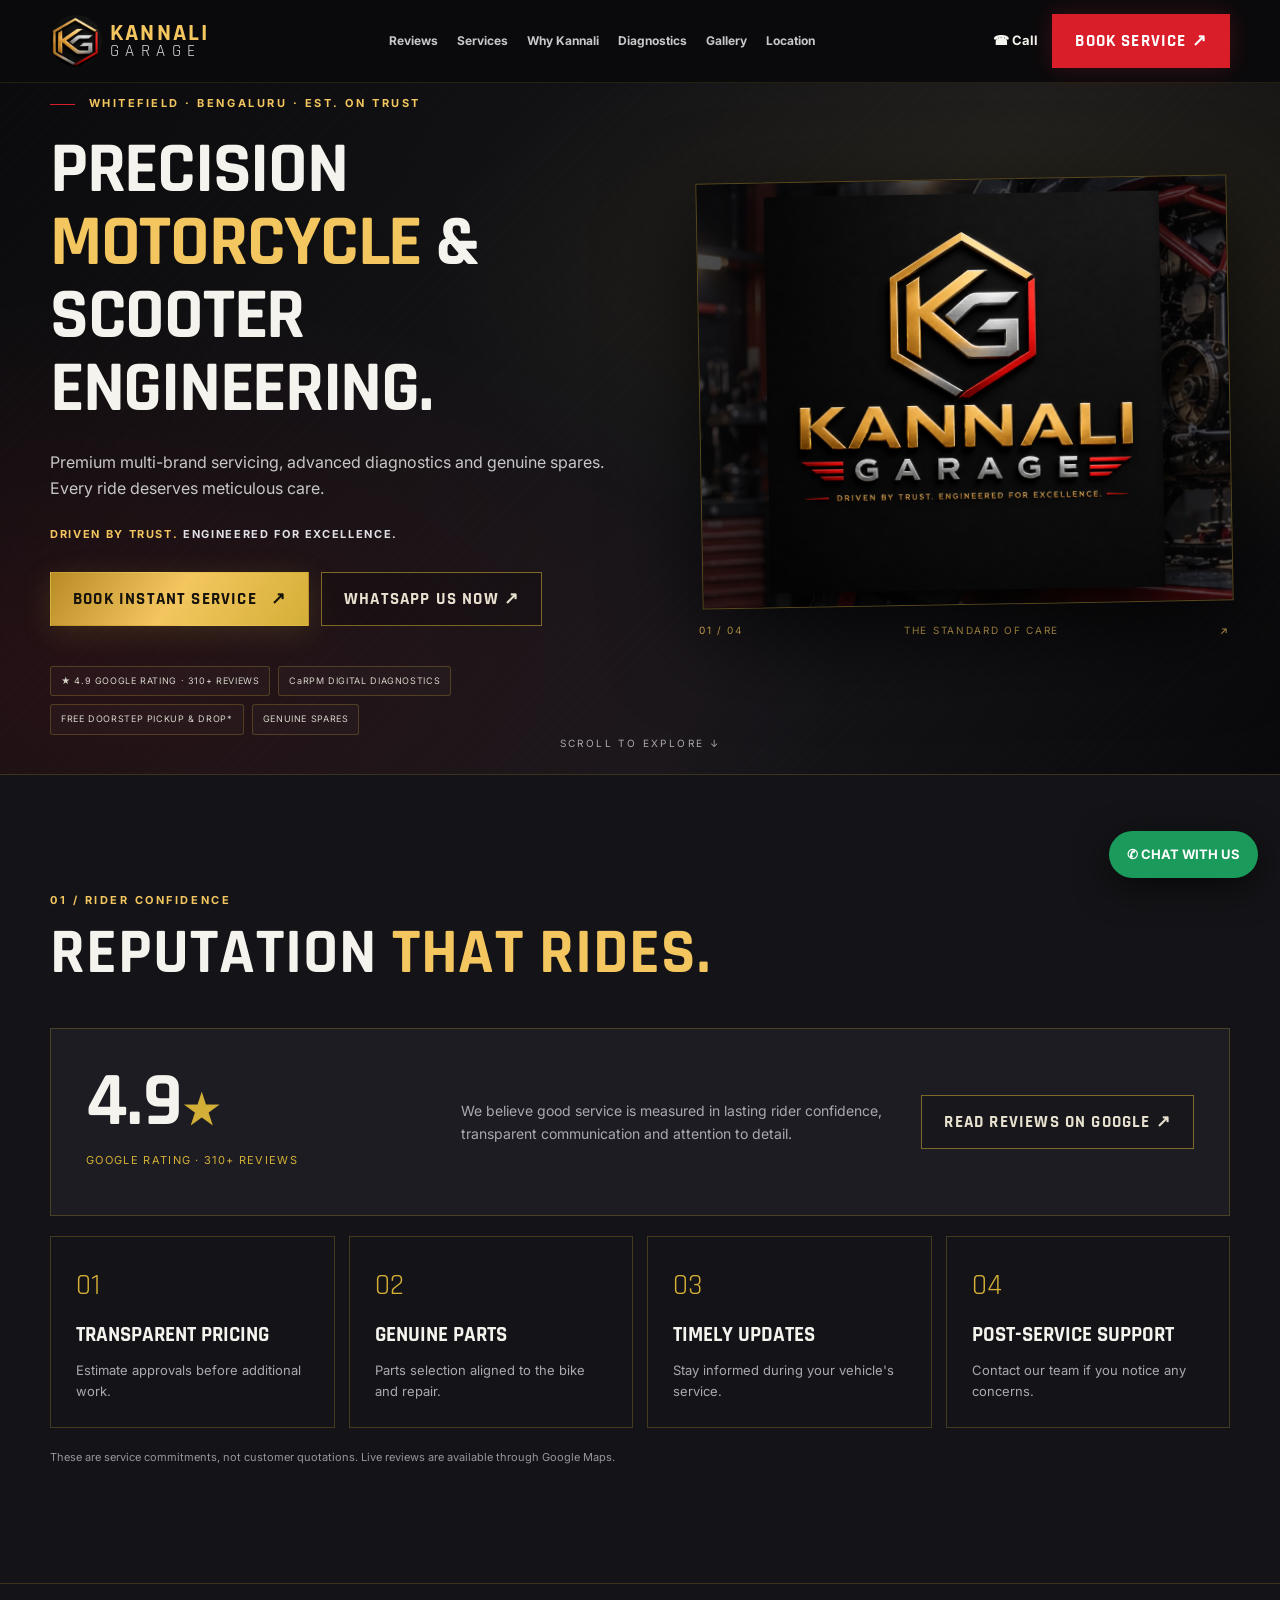
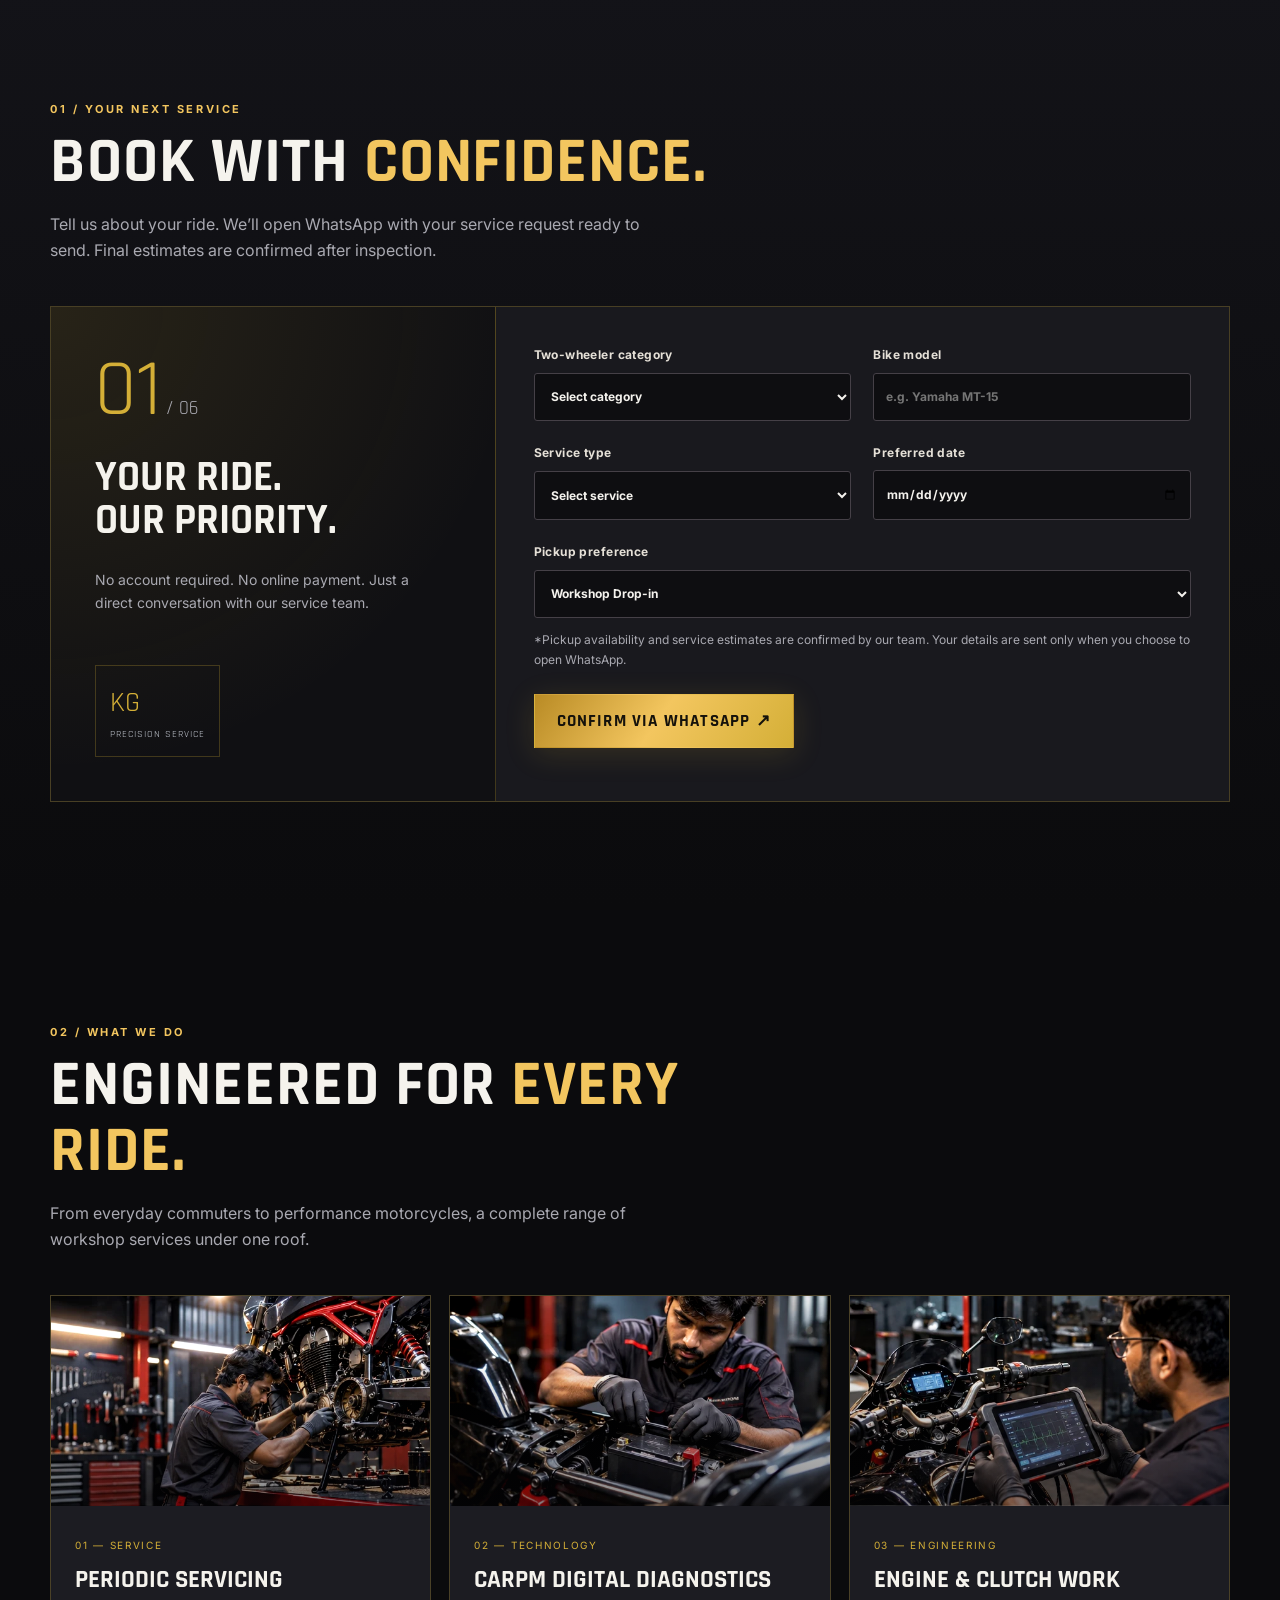
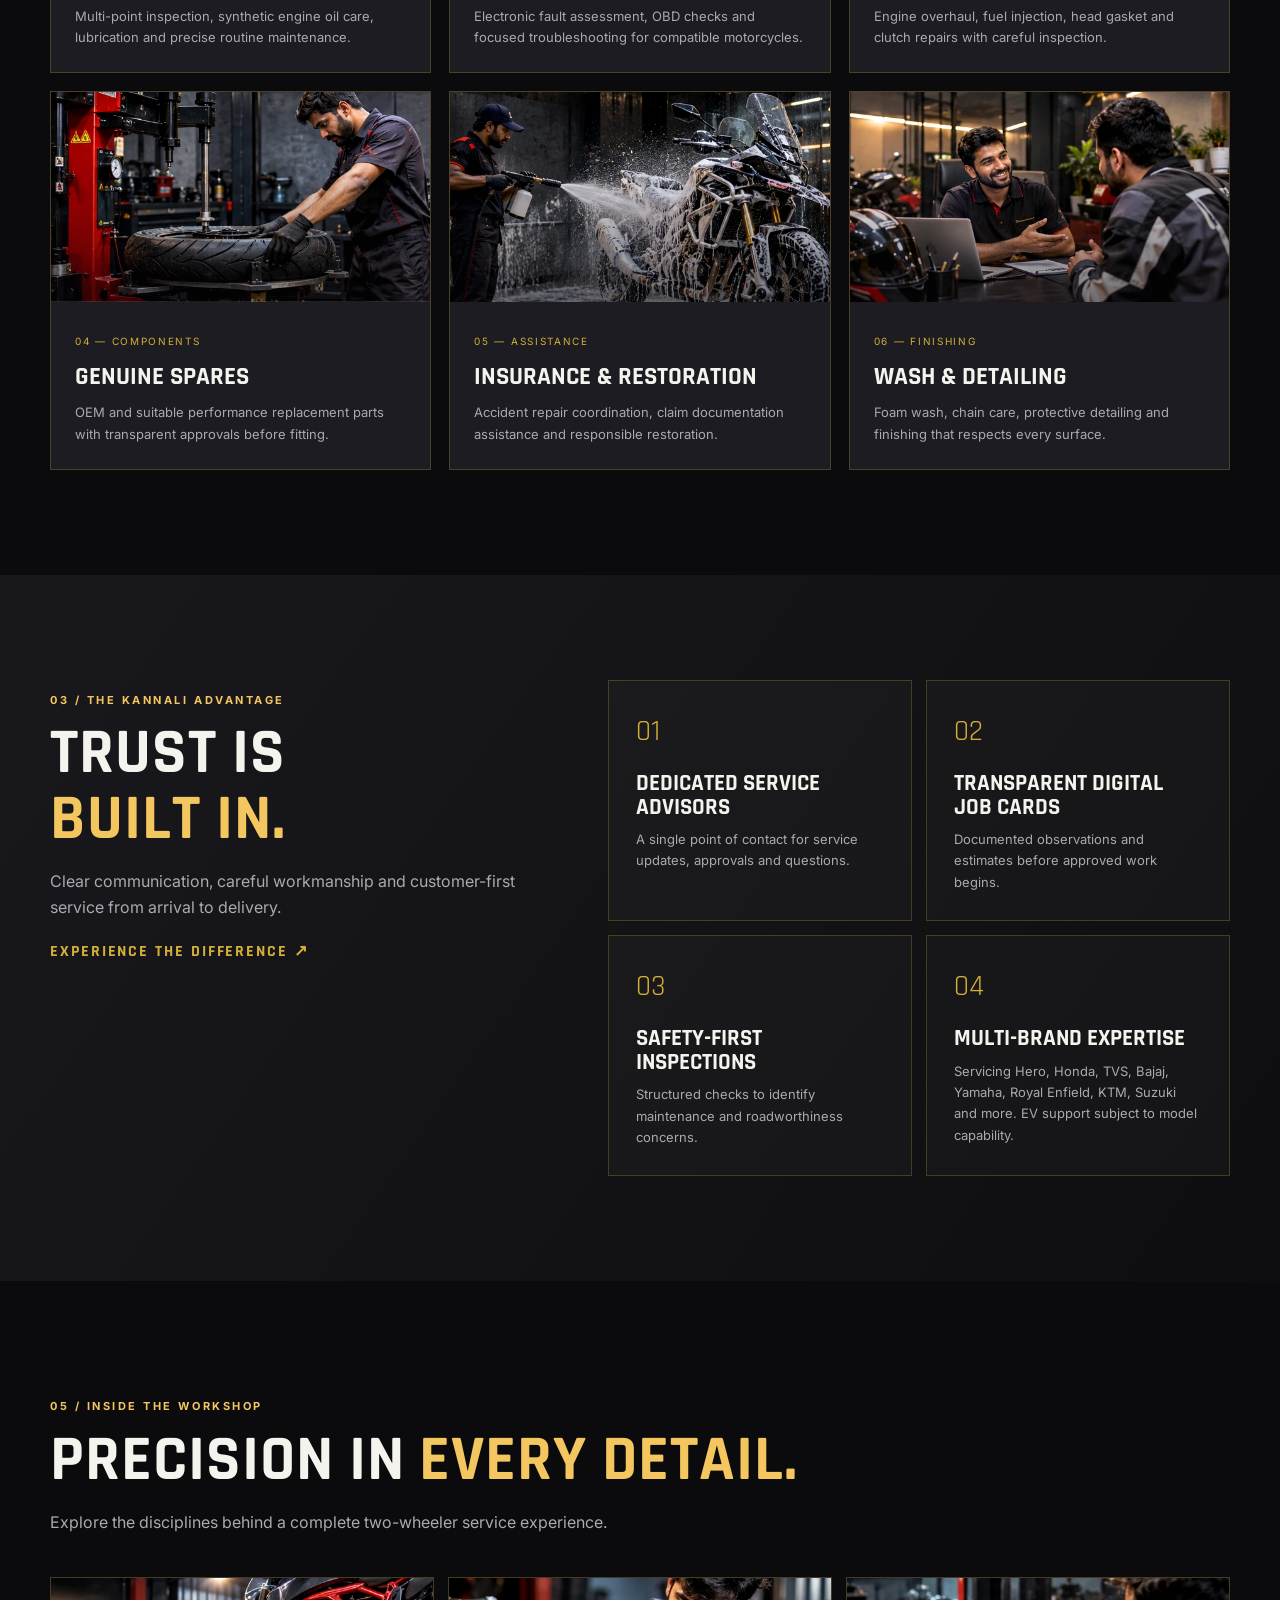
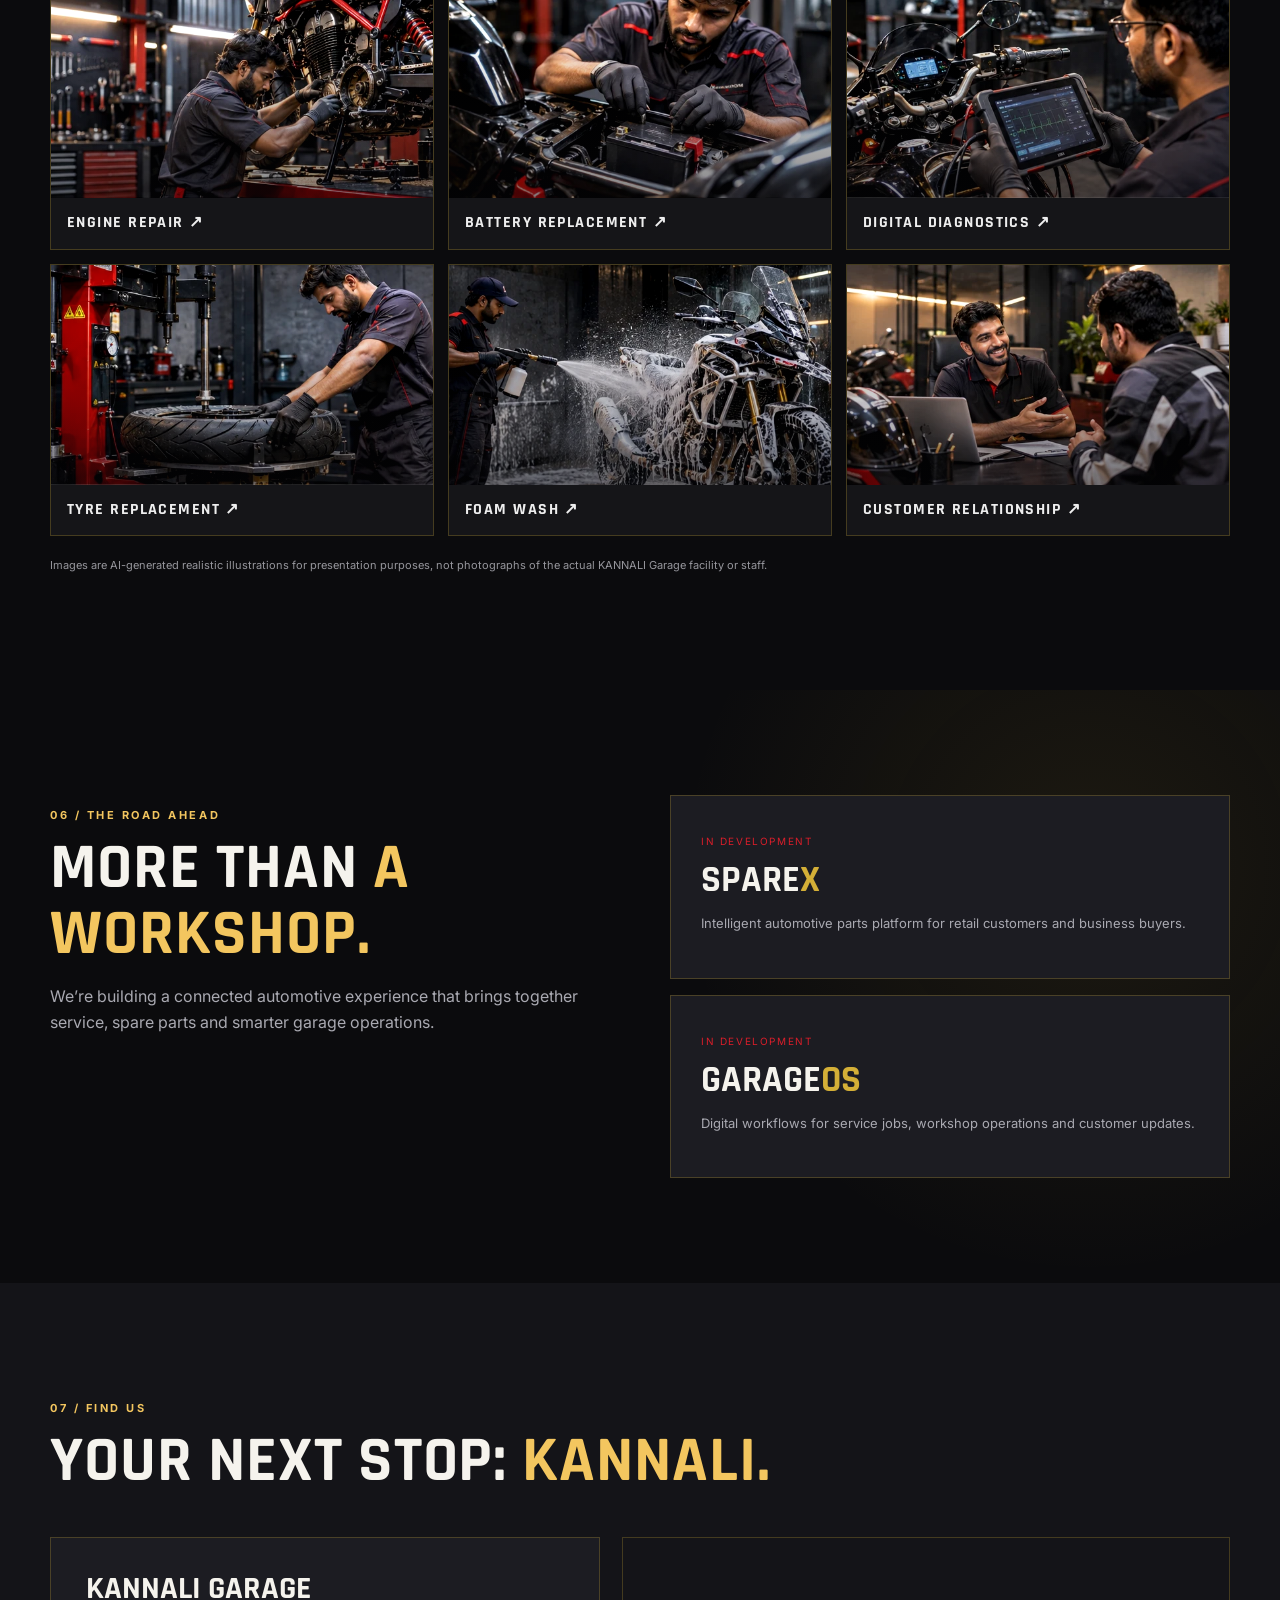
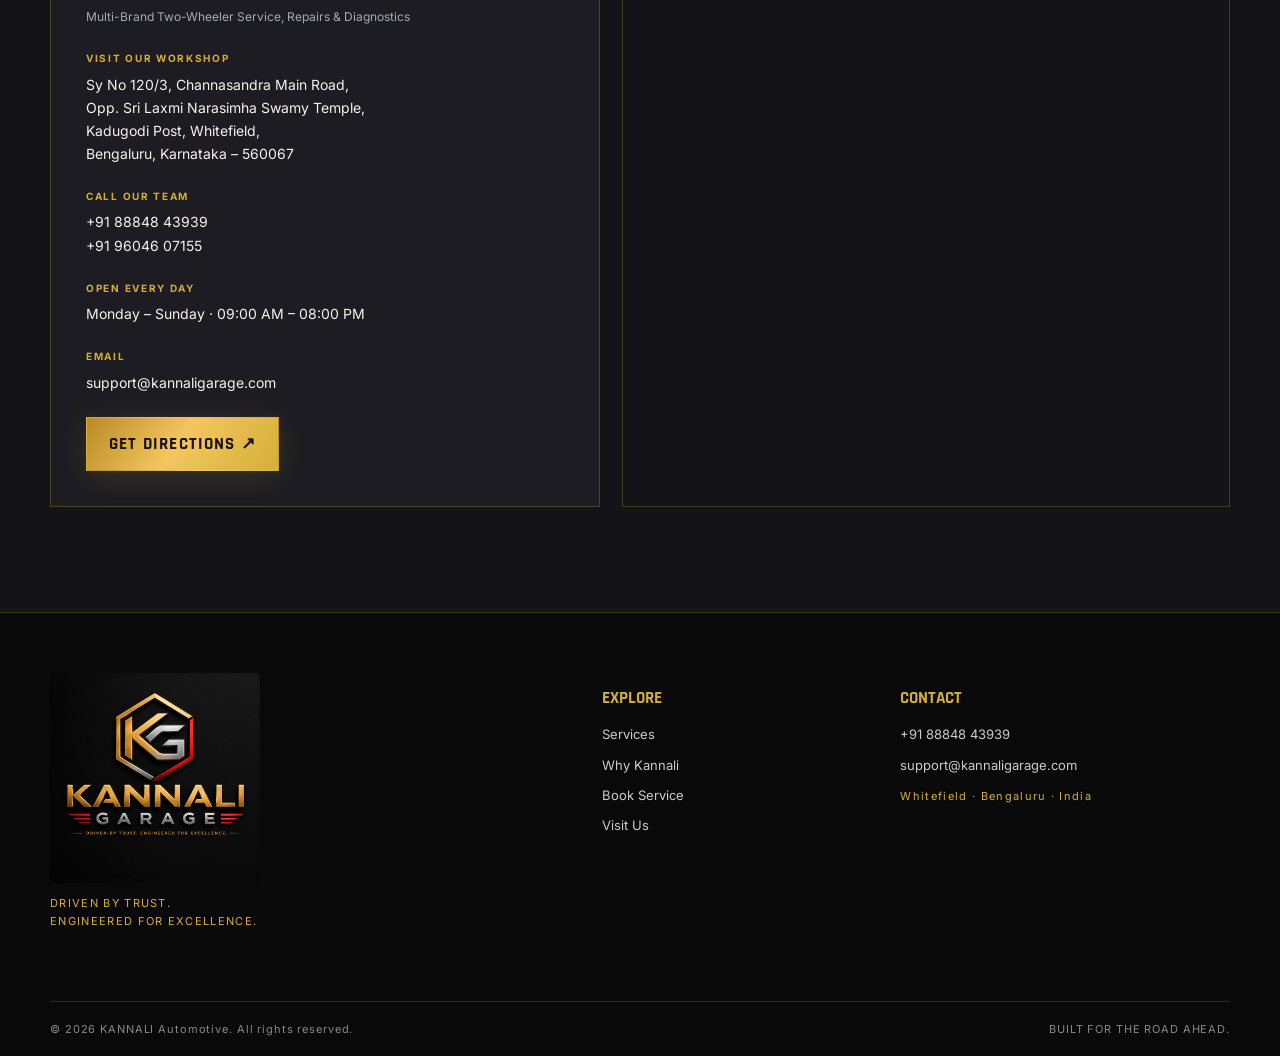
==== index.html @ 793c5309 "Add files via upload with: KANNALI Garage V1" ====
<!doctype html>
<html lang="en-IN"><head><meta charset="utf-8"><meta name="viewport" content="width=device-width, initial-scale=1"><meta name="theme-color" content="#0B0B0D"><meta name="description" content="Kannali Garage: premium multi-brand motorcycle and scooter servicing, diagnostics, genuine spares and doorstep pickup in Whitefield, Bengaluru. Book via WhatsApp."><meta name="robots" content="index,follow"><link rel="canonical" href="https://kannaligarage.com/"><meta property="og:type" content="website"><meta property="og:title" content="KANNALI GARAGE | Precision Motorcycle Service, Whitefield"><meta property="og:description" content="Driven by trust. Engineered for excellence. Multi-brand two-wheeler service, repairs and diagnostics in Whitefield, Bengaluru."><meta property="og:url" content="https://kannaligarage.com/"><meta property="og:image" content="https://kannaligarage.com/assets/images/logo.png"><link rel="icon" type="image/png" href="assets/images/favicon.png"><link rel="preconnect" href="https://fonts.googleapis.com"><link rel="preconnect" href="https://fonts.gstatic.com" crossorigin><link href="https://fonts.googleapis.com/css2?family=Inter:wght@400;500;600;700&family=Rajdhani:wght@500;600;700&display=swap" rel="stylesheet"><link rel="stylesheet" href="css/style.css"><title>KANNALI GARAGE | Premium Motorcycle Service & Diagnostics in Whitefield</title>
<script type="application/ld+json">{"@context":"https://schema.org","@type":"MotorcycleRepair","name":"Kannali Garage (Multi-Brand Two-Wheeler Service, Repairs & Diagnostics)","url":"https://kannaligarage.com/","image":"https://kannaligarage.com/assets/images/logo.png","telephone":"+918884843939","email":"support@kannaligarage.com","address":{"@type":"PostalAddress","streetAddress":"Sy No 120/3, Channasandra Main Road, Opp. Sri Laxmi Narasimha Swamy Temple, Kadugodi Post","addressLocality":"Whitefield, Bengaluru","addressRegion":"Karnataka","postalCode":"560067","addressCountry":"IN"},"openingHoursSpecification":[{"@type":"OpeningHoursSpecification","dayOfWeek":["Monday","Tuesday","Wednesday","Thursday","Friday","Saturday","Sunday"],"opens":"09:00","closes":"20:00"}],"areaServed":["Whitefield","Kadugodi","Channasandra","ITPL","Hoodi","Varthur","Immadihalli","Hoskote"]}</script></head>
<body><a class="skip" href="#main">Skip to content</a><header class="nav"><div class="container nav-inner"><a class="brand" href="#home" aria-label="Kannali Garage home"><img src="assets/images/favicon.png" alt="KG emblem" width="54" height="54"><span><strong>KANNALI</strong><small>GARAGE</small></span></a><button class="menu-toggle" aria-label="Open menu" aria-expanded="false" aria-controls="navlinks">☰</button><nav id="navlinks" aria-label="Main navigation"><a href="#reviews">Reviews</a><a href="#services">Services</a><a href="#advantage">Why Kannali</a><a href="#diagnostics">Diagnostics</a><a href="#gallery">Gallery</a><a href="#location">Location</a></nav><div class="nav-actions"><a class="call" href="tel:+918884843939" aria-label="Call Kannali Garage">☎ <span>Call</span></a><a class="btn btn-red" href="#booking">Book Service ↗</a></div></div></header>
<main id="main"><section id="home" class="hero"><div class="hero-grain"></div><div class="container hero-layout"><div class="hero-copy reveal"><p class="eyebrow"><span class="line"></span> WHITEFIELD · BENGALURU · EST. ON TRUST</p><h1>PRECISION <em>MOTORCYCLE</em> & SCOOTER ENGINEERING.</h1><p class="lead">Premium multi-brand servicing, advanced diagnostics and genuine spares. Every ride deserves meticulous care.</p><p class="motto">DRIVEN BY TRUST. <span>ENGINEERED FOR EXCELLENCE.</span></p><div class="hero-actions"><a href="#booking" class="btn btn-gold">Book Instant Service <span>↗</span></a><a class="btn btn-outline" target="_blank" rel="noopener" href="https://wa.me/918884843939?text=Hello%20KANNALI%20Garage%2C%20I%20would%20like%20to%20book%20a%20service.">WhatsApp Us Now ↗</a></div><div class="trust"><span>★ 4.9 GOOGLE RATING · 310+ REVIEWS</span><span>CaRPM DIGITAL DIAGNOSTICS</span><span>FREE DOORSTEP PICKUP & DROP*</span><span>GENUINE SPARES</span></div></div><div class="hero-art reveal"><div class="hero-image"><img class="hero-photo" src="assets/images/engine-repair.webp" alt="AI-generated motorcycle repair scene"><img class="hero-logo" src="assets/images/logo.png" alt="Official KANNALI GARAGE metallic logo" fetchpriority="high"><div class="corner corner-a"></div><div class="corner corner-b"></div></div><div class="hero-caption"><span>01 / 04</span> THE STANDARD OF CARE <span>↗</span></div></div></div><a class="scroll-cue" href="#booking">SCROLL TO EXPLORE ↓</a></section>
<section id="reviews" class="section reviews-section"><div class="container"><div class="section-intro reveal"><p class="eyebrow">01 / RIDER CONFIDENCE</p><h2>REPUTATION <span>THAT RIDES.</span></h2></div><div class="rating-band reveal"><div><strong>4.9<span>★</span></strong><p>GOOGLE RATING · 310+ REVIEWS</p></div><p>We believe good service is measured in lasting rider confidence, transparent communication and attention to detail.</p><a class="btn btn-outline" target="_blank" rel="noopener" href="https://www.google.com/maps/search/?api=1&query=Kannali+Garage+Whitefield+Bengaluru">Read Reviews on Google ↗</a></div><div class="review-values"><article class="value-card reveal"><span>01</span><h3>TRANSPARENT PRICING</h3><p>Estimate approvals before additional work.</p></article><article class="value-card reveal"><span>02</span><h3>GENUINE PARTS</h3><p>Parts selection aligned to the bike and repair.</p></article><article class="value-card reveal"><span>03</span><h3>TIMELY UPDATES</h3><p>Stay informed during your vehicle's service.</p></article><article class="value-card reveal"><span>04</span><h3>POST-SERVICE SUPPORT</h3><p>Contact our team if you notice any concerns.</p></article></div><p class="gallery-disclaimer">These are service commitments, not customer quotations. Live reviews are available through Google Maps.</p></div></section>
<section id="booking" class="section booking-section"><div class="container"><div class="section-intro reveal"><p class="eyebrow">01 / YOUR NEXT SERVICE</p><h2>BOOK WITH <span>CONFIDENCE.</span></h2><p>Tell us about your ride. We’ll open WhatsApp with your service request ready to send. Final estimates are confirmed after inspection.</p></div><div class="booking-grid"><div class="booking-aside reveal"><div class="aside-number">01<span> / 06</span></div><h3>YOUR RIDE.<br>OUR PRIORITY.</h3><p>No account required. No online payment. Just a direct conversation with our service team.</p><div class="aside-seal">KG <span>PRECISION SERVICE</span></div></div><form id="bookingForm" class="booking-form reveal"><div class="form-grid"><label>Two-wheeler category<select id="category" required><option value="">Select category</option><option>Scooter 100–125cc</option><option>Commuter Bike 100–200cc</option><option>Performance / Cruiser 200–500cc+</option><option>Royal Enfield / Superbike</option></select></label><label>Bike model<input id="model" required maxlength="90" placeholder="e.g. Yamaha MT-15"></label><label>Service type<select id="service" required><option value="">Select service</option><option>Periodic General Service</option><option>Engine & Head Gasket Repair</option><option>Brake & Suspension Overhaul</option><option>CaRPM Digital OBD Diagnostics</option><option>Detailing & Ceramic Wash</option><option>Emergency Breakdown / RSA</option></select></label><label>Preferred date<input id="date" type="date" required></label><label class="wide">Pickup preference<select id="pickup" required><option>Workshop Drop-in</option><option>Request Free Doorstep Pickup (Whitefield / Kadugodi / Channasandra — subject to confirmation)</option></select></label></div><p class="form-note">*Pickup availability and service estimates are confirmed by our team. Your details are sent only when you choose to open WhatsApp.</p><button class="btn btn-gold form-submit" type="submit">Confirm via WhatsApp ↗</button><p id="formStatus" class="form-status" role="status" aria-live="polite"></p></form></div></div></section>
<section id="services" class="section services-section"><div class="container"><div class="section-intro reveal"><p class="eyebrow">02 / WHAT WE DO</p><h2>ENGINEERED FOR <span>EVERY RIDE.</span></h2><p>From everyday commuters to performance motorcycles, a complete range of workshop services under one roof.</p></div><div class="service-grid">
<article class="service-card reveal"><div class="service-photo photo-1"><img src="assets/images/engine-repair.webp" alt="AI-generated realistic illustration of engine repair in a motorcycle service workshop" loading="lazy" decoding="async"></div><div class="service-body"><span class="service-index">01 — SERVICE</span><h3>PERIODIC SERVICING</h3><p>Multi-point inspection, synthetic engine oil care, lubrication and precise routine maintenance.</p></div></article>
<article class="service-card reveal" id="diagnostics"><div class="service-photo photo-2"><img src="assets/images/battery-replacement.webp" alt="AI-generated realistic illustration of battery replacement in a motorcycle service workshop" loading="lazy" decoding="async"></div><div class="service-body"><span class="service-index">02 — TECHNOLOGY</span><h3>CaRPM DIGITAL DIAGNOSTICS</h3><p>Electronic fault assessment, OBD checks and focused troubleshooting for compatible motorcycles.</p></div></article>
<article class="service-card reveal"><div class="service-photo photo-3"><img src="assets/images/obd-diagnostics.webp" alt="AI-generated realistic illustration of obd diagnostics in a motorcycle service workshop" loading="lazy" decoding="async"></div><div class="service-body"><span class="service-index">03 — ENGINEERING</span><h3>ENGINE & CLUTCH WORK</h3><p>Engine overhaul, fuel injection, head gasket and clutch repairs with careful inspection.</p></div></article>
<article class="service-card reveal"><div class="service-photo photo-4"><img src="assets/images/tyre-replacement.webp" alt="AI-generated realistic illustration of tyre replacement in a motorcycle service workshop" loading="lazy" decoding="async"></div><div class="service-body"><span class="service-index">04 — COMPONENTS</span><h3>GENUINE SPARES</h3><p>OEM and suitable performance replacement parts with transparent approvals before fitting.</p></div></article>
<article class="service-card reveal"><div class="service-photo photo-5"><img src="assets/images/foam-washing.webp" alt="AI-generated realistic illustration of foam washing in a motorcycle service workshop" loading="lazy" decoding="async"></div><div class="service-body"><span class="service-index">05 — ASSISTANCE</span><h3>INSURANCE & RESTORATION</h3><p>Accident repair coordination, claim documentation assistance and responsible restoration.</p></div></article>
<article class="service-card reveal"><div class="service-photo photo-6"><img src="assets/images/customer-care.webp" alt="AI-generated realistic illustration of customer care in a motorcycle service workshop" loading="lazy" decoding="async"></div><div class="service-body"><span class="service-index">06 — FINISHING</span><h3>WASH & DETAILING</h3><p>Foam wash, chain care, protective detailing and finishing that respects every surface.</p></div></article></div></div></section>
<section id="advantage" class="section advantage-section"><div class="container advantage-layout"><div class="advantage-heading reveal"><p class="eyebrow">03 / THE KANNALI ADVANTAGE</p><h2>TRUST IS<br><span>BUILT IN.</span></h2><p>Clear communication, careful workmanship and customer-first service from arrival to delivery.</p><a class="text-link" href="#booking">EXPERIENCE THE DIFFERENCE ↗</a></div><div class="pillar-grid"><article class="pillar reveal"><span>01</span><h3>DEDICATED SERVICE ADVISORS</h3><p>A single point of contact for service updates, approvals and questions.</p></article><article class="pillar reveal"><span>02</span><h3>TRANSPARENT DIGITAL JOB CARDS</h3><p>Documented observations and estimates before approved work begins.</p></article><article class="pillar reveal"><span>03</span><h3>SAFETY-FIRST INSPECTIONS</h3><p>Structured checks to identify maintenance and roadworthiness concerns.</p></article><article class="pillar reveal"><span>04</span><h3>MULTI-BRAND EXPERTISE</h3><p>Servicing Hero, Honda, TVS, Bajaj, Yamaha, Royal Enfield, KTM, Suzuki and more. EV support subject to model capability.</p></article></div></div></section>
<section id="gallery" class="section gallery-section"><div class="container"><div class="section-intro reveal"><p class="eyebrow">05 / INSIDE THE WORKSHOP</p><h2>PRECISION IN <span>EVERY DETAIL.</span></h2><p>Explore the disciplines behind a complete two-wheeler service experience.</p></div><div class="gallery-grid"><button class="gallery-tile reveal" data-gallery="0" aria-label="View periodic servicing image"><div class="service-photo photo-1"><img src="assets/images/engine-repair.webp" alt="AI-generated realistic illustration of engine repair in a motorcycle service workshop" loading="lazy" decoding="async"></div><span>ENGINE REPAIR ↗</span></button><button class="gallery-tile reveal" data-gallery="1" aria-label="View diagnostics image"><div class="service-photo photo-2"><img src="assets/images/battery-replacement.webp" alt="AI-generated realistic illustration of battery replacement in a motorcycle service workshop" loading="lazy" decoding="async"></div><span>BATTERY REPLACEMENT ↗</span></button><button class="gallery-tile reveal" data-gallery="2" aria-label="View service advisory image"><div class="service-photo photo-3"><img src="assets/images/obd-diagnostics.webp" alt="AI-generated realistic illustration of obd diagnostics in a motorcycle service workshop" loading="lazy" decoding="async"></div><span>DIGITAL DIAGNOSTICS ↗</span></button><button class="gallery-tile reveal" data-gallery="3" aria-label="View engine work image"><div class="service-photo photo-4"><img src="assets/images/tyre-replacement.webp" alt="AI-generated realistic illustration of tyre replacement in a motorcycle service workshop" loading="lazy" decoding="async"></div><span>TYRE REPLACEMENT ↗</span></button><button class="gallery-tile reveal" data-gallery="4" aria-label="View spare parts image"><div class="service-photo photo-5"><img src="assets/images/foam-washing.webp" alt="AI-generated realistic illustration of foam washing in a motorcycle service workshop" loading="lazy" decoding="async"></div><span>FOAM WASH ↗</span></button><button class="gallery-tile reveal" data-gallery="5" aria-label="View customer care image"><div class="service-photo photo-6"><img src="assets/images/customer-care.webp" alt="AI-generated realistic illustration of customer care in a motorcycle service workshop" loading="lazy" decoding="async"></div><span>CUSTOMER RELATIONSHIP ↗</span></button></div><p class="gallery-disclaimer">Images are AI-generated realistic illustrations for presentation purposes, not photographs of the actual KANNALI Garage facility or staff.</p></div></section>

<section class="section ecosystem-section"><div class="container ecosystem-layout"><div class="reveal"><p class="eyebrow">06 / THE ROAD AHEAD</p><h2>MORE THAN <span>A WORKSHOP.</span></h2><p>We’re building a connected automotive experience that brings together service, spare parts and smarter garage operations.</p></div><div class="ecosystem-cards"><article class="ecosystem-card reveal"><span>IN DEVELOPMENT</span><h3>SPARE<span>X</span></h3><p>Intelligent automotive parts platform for retail customers and business buyers.</p></article><article class="ecosystem-card reveal"><span>IN DEVELOPMENT</span><h3>GARAGE<span>OS</span></h3><p>Digital workflows for service jobs, workshop operations and customer updates.</p></article></div></div></section>
<section id="location" class="section location-section"><div class="container"><div class="section-intro reveal"><p class="eyebrow">07 / FIND US</p><h2>YOUR NEXT STOP: <span>KANNALI.</span></h2></div><div class="location-grid"><div class="contact-panel reveal"><h3>KANNALI GARAGE</h3><p>Multi-Brand Two-Wheeler Service, Repairs & Diagnostics</p><div class="contact-block"><span>VISIT OUR WORKSHOP</span><address>Sy No 120/3, Channasandra Main Road,<br>Opp. Sri Laxmi Narasimha Swamy Temple,<br>Kadugodi Post, Whitefield,<br>Bengaluru, Karnataka – 560067</address></div><div class="contact-block"><span>CALL OUR TEAM</span><a href="tel:+918884843939">+91 88848 43939</a><a href="tel:+919604607155">+91 96046 07155</a></div><div class="contact-block"><span>OPEN EVERY DAY</span><p>Monday – Sunday · 09:00 AM – 08:00 PM</p></div><div class="contact-block"><span>EMAIL</span><a href="mailto:support@kannaligarage.com">support@kannaligarage.com</a></div><a class="btn btn-gold" target="_blank" rel="noopener" href="https://www.google.com/maps/dir/?api=1&destination=Kannali+Garage+Channasandra+Main+Road+Whitefield+Bengaluru+560067">Get Directions ↗</a></div><div class="map-wrap reveal"><iframe title="Map to Kannali Garage, Channasandra Main Road, Whitefield" src="https://www.google.com/maps?q=Kannali%20Garage%20Channasandra%20Main%20Road%20Whitefield%20Bengaluru%20560067&output=embed" loading="lazy" referrerpolicy="no-referrer-when-downgrade" allowfullscreen></iframe></div></div></div></section></main>
<footer class="footer"><div class="container footer-main"><div><img src="assets/images/logo.png" alt="Kannali Garage official logo" loading="lazy"><p>DRIVEN BY TRUST.<br>ENGINEERED FOR EXCELLENCE.</p></div><div><h3>EXPLORE</h3><a href="#services">Services</a><a href="#advantage">Why Kannali</a><a href="#booking">Book Service</a><a href="#location">Visit Us</a></div><div><h3>CONTACT</h3><a href="tel:+918884843939">+91 88848 43939</a><a href="mailto:support@kannaligarage.com">support@kannaligarage.com</a><p>Whitefield · Bengaluru · India</p></div></div><div class="container footer-bottom"><span>© <span id="year"></span> KANNALI Automotive. All rights reserved.</span><span>BUILT FOR THE ROAD AHEAD.</span></div></footer><a class="whatsapp-float" href="https://wa.me/918884843939?text=Hello%20KANNALI%20Garage%2C%20I%20need%20assistance." target="_blank" rel="noopener" aria-label="Chat with Kannali Garage on WhatsApp">✆ <span>CHAT WITH US</span></a><dialog id="galleryDialog" aria-label="Gallery image preview"><button class="dialog-close" aria-label="Close preview">✕</button><div class="dialog-visual"></div><p id="dialogCaption"></p></dialog><script src="js/script.js" defer></script></body></html>
---- css/style.css ----
:root{--bg:#0b0b0d;--surface:#141418;--card:#1c1c22;--gold:#d4af37;--gold2:#f3c65f;--silver:#c0c5ce;--red:#d91e2a;--muted:#a9a9b1;--line:rgba(212,175,55,.25);--head:Rajdhani,Arial,sans-serif;--body:Inter,Arial,sans-serif}*{box-sizing:border-box}html{scroll-behavior:smooth;scroll-padding-top:88px}body{margin:0;background:var(--bg);color:#f5f3ed;font-family:var(--body);line-height:1.65}a{color:inherit;text-decoration:none}button,input,select{font:inherit}button{cursor:pointer}img{max-width:100%;display:block}.container{width:min(1180px,calc(100% - 40px));margin-inline:auto}.skip{position:absolute;top:-100px;left:10px;background:var(--gold);color:#111;padding:10px;z-index:100}.skip:focus{top:10px}.nav{position:sticky;top:0;z-index:50;background:rgba(11,11,13,.88);backdrop-filter:blur(18px);border-bottom:1px solid rgba(212,175,55,.13)}.nav-inner{display:flex;align-items:center;justify-content:space-between;min-height:82px;gap:16px}.brand{display:flex;align-items:center;gap:8px;min-width:150px}.brand img{width:52px;height:52px;object-fit:cover;border-radius:50%}.brand span{display:grid;line-height:.9;font-family:var(--head);letter-spacing:.14em}.brand strong{font-size:24px;color:var(--gold2)}.brand small{font-size:17px;letter-spacing:.38em;color:#d8dbe1}.nav nav{display:flex;align-items:center;gap:19px}.nav nav a{font-size:12px;font-weight:700;color:#c9c8c9;transition:color .2s}.nav nav a:hover,.text-link:hover{color:var(--gold2)}.nav-actions{display:flex;align-items:center;gap:14px}.call{font-size:13px;font-weight:700}.menu-toggle{display:none;background:transparent;border:1px solid var(--line);color:var(--gold);border-radius:5px;padding:6px 12px}.btn{display:inline-flex;align-items:center;justify-content:center;gap:14px;border:1px solid transparent;min-height:48px;padding:12px 22px;font-family:var(--head);font-size:17px;font-weight:700;letter-spacing:.07em;text-transform:uppercase;transition:transform .25s,box-shadow .25s,background .25s}.btn:hover{transform:translateY(-2px)}.btn-red{background:var(--red);color:#fff;box-shadow:0 0 24px rgba(217,30,42,.22)}.btn-gold{background:linear-gradient(125deg,#b98b25,var(--gold2) 48%,#d4af37);color:#15120b;box-shadow:0 6px 30px rgba(212,175,55,.16)}.btn-outline{border-color:rgba(212,175,55,.55);background:rgba(0,0,0,.18);color:#e8e1cf}.btn-outline:hover{background:rgba(212,175,55,.12)}.hero{min-height:690px;position:relative;overflow:hidden;background:radial-gradient(ellipse at 82% 28%,rgba(212,175,55,.12),transparent 42%),radial-gradient(ellipse at 6% 85%,rgba(217,30,42,.11),transparent 45%),linear-gradient(120deg,#0b0b0d,#17171b 62%,#09090b)}.hero:after{content:"";position:absolute;inset:0;pointer-events:none;background:repeating-linear-gradient(135deg,transparent 0 9px,rgba(255,255,255,.008) 10px 11px)}.hero-layout{display:grid;grid-template-columns:1.06fr .94fr;align-items:center;gap:50px;min-height:640px;position:relative;z-index:1}.eyebrow{color:var(--gold2);font-size:11px;font-weight:700;letter-spacing:.23em;text-transform:uppercase}.line{display:inline-block;width:25px;height:1px;background:var(--red);vertical-align:middle;margin-right:8px}.hero h1,h2,h3{font-family:var(--head);line-height:1.02;text-transform:uppercase}.hero h1{font-size:clamp(45px,5.6vw,80px);letter-spacing:-.018em;margin:22px 0}.hero h1 em{font-style:normal;color:var(--gold2)}.lead{max-width:570px;color:#c8c7c8;font-size:16px}.motto{font-size:11px;letter-spacing:.15em;color:var(--gold2);font-weight:700;margin-top:24px}.motto span{color:#e0e1e6}.hero-actions{display:flex;gap:12px;flex-wrap:wrap;margin-top:28px}.trust{display:flex;flex-wrap:wrap;gap:8px;margin-top:40px}.trust span{border:1px solid var(--line);border-radius:3px;padding:7px 10px;font-size:9px;letter-spacing:.07em;color:#d7d4ca;background:rgba(255,255,255,.025)}.hero-art{position:relative}.hero-image{border:1px solid rgba(212,175,55,.38);padding:14px;background:radial-gradient(circle at 50% 50%,#242024,#080809 72%);box-shadow:0 30px 90px #000b;position:relative;transform:rotate(-1deg)}.hero-image img{aspect-ratio:1/1;object-fit:contain}.corner{position:absolute;width:38px;height:38px;border-color:var(--red);border-style:solid}.corner-a{top:-4px;left:-4px;border-width:3px 0 0 3px}.corner-b{right:-4px;bottom:-4px;border-width:0 3px 3px 0}.hero-caption{display:flex;justify-content:space-between;font-size:10px;letter-spacing:.17em;color:var(--gold2);margin-top:17px}.scroll-cue{display:block;position:relative;z-index:1;text-align:center;font-size:10px;letter-spacing:.24em;color:#aaa;padding-bottom:22px}.section{padding:105px 0}.section-intro{max-width:760px;margin-bottom:42px}.section-intro h2,.advantage-heading h2,.ecosystem-layout h2{font-size:clamp(39px,5vw,67px);letter-spacing:.015em;margin:12px 0 15px}.section-intro h2 span,.advantage-heading h2 span,.ecosystem-layout h2 span{color:var(--gold2)}.section-intro>p:last-child,.advantage-heading>p:not(.eyebrow),.ecosystem-layout p:not(.eyebrow){color:var(--muted);max-width:620px}.booking-section{background:linear-gradient(180deg,#131318,#0b0b0d)}.booking-grid{display:grid;grid-template-columns:1fr 1.65fr;border:1px solid var(--line);background:#19191e}.booking-aside{padding:44px;background:radial-gradient(circle at 0 0,rgba(212,175,55,.12),transparent 70%),#101013;border-right:1px solid var(--line)}.aside-number{font-family:var(--head);font-size:80px;line-height:1;color:var(--gold)}.aside-number span{font-size:19px;color:var(--muted)}.booking-aside h3{font-size:42px;margin:26px 0}.booking-aside p{color:var(--muted);font-size:14px}.aside-seal{margin-top:50px;border:1px solid var(--line);padding:14px;width:max-content;font-family:var(--head);font-size:28px;color:var(--gold)}.aside-seal span{font-size:10px;letter-spacing:.1em;display:block;color:var(--silver)}.booking-form{padding:38px}.form-grid{display:grid;grid-template-columns:1fr 1fr;gap:22px}.form-grid label{display:grid;gap:8px;font-size:12px;font-weight:700;letter-spacing:.035em;color:#e5e0d7}.form-grid .wide{grid-column:1/-1}.form-grid input,.form-grid select{width:100%;min-width:0;background:#0e0e11;color:#f4f2ed;border:1px solid #454047;padding:13px 12px;border-radius:3px;min-height:48px}.form-grid input:focus,.form-grid select:focus{outline:2px solid var(--gold);outline-offset:2px}.form-note,.form-status{font-size:12px;color:var(--muted)}.form-submit{margin-top:12px}.services-section{background:#0b0b0d}.service-grid{display:grid;grid-template-columns:repeat(3,1fr);gap:18px}.service-card{border:1px solid var(--line);background:var(--card);overflow:hidden;transition:transform .3s,border-color .3s}.service-card:hover,.gallery-tile:hover{transform:translateY(-5px);border-color:var(--gold2)}.service-photo{height:210px;position:relative;overflow:hidden;background:#15171b;isolation:isolate}.service-photo:before{content:"";position:absolute;inset:-20%;background:linear-gradient(125deg,transparent 25%,rgba(212,175,55,.22) 25.5%,transparent 26%,transparent 49%,rgba(255,255,255,.09) 49.5%,transparent 50%),radial-gradient(ellipse at 68% 45%,rgba(212,175,55,.3),transparent 55%);transform:rotate(-14deg)}.service-photo:after{content:"";position:absolute;inset:0;background:linear-gradient(0deg,rgba(0,0,0,.6),transparent 75%)}.photo-2{background:#141b22}.photo-2:before{background:repeating-linear-gradient(90deg,transparent 0 25px,rgba(192,197,206,.1) 26px 27px),radial-gradient(circle at 70% 50%,rgba(64,133,165,.42),transparent 50%)}.photo-3{background:#211b19}.photo-3:before{background:linear-gradient(35deg,transparent 42%,rgba(217,30,42,.4) 43%,transparent 44%),radial-gradient(circle at 60% 50%,rgba(208,127,75,.32),transparent 60%)}.photo-4{background:#17171a}.photo-4:before{background:repeating-conic-gradient(from 0deg at 70% 50%,rgba(212,175,55,.1) 0 8deg,transparent 8deg 30deg)}.photo-5{background:#1c1a13}.photo-5:before{background:repeating-linear-gradient(90deg,transparent 0 48px,rgba(212,175,55,.18) 49px 52px),radial-gradient(circle at 60% 40%,rgba(212,175,55,.25),transparent 50%)}.photo-6{background:#171c1b}.photo-6:before{background:radial-gradient(circle at 70% 40%,rgba(192,197,206,.24),transparent 45%),linear-gradient(140deg,transparent 40%,rgba(212,175,55,.17) 41%,transparent 42%)}.photo-symbol{position:absolute;top:50%;left:50%;transform:translate(-50%,-50%);font-family:var(--head);font-size:118px;color:rgba(243,198,95,.48);line-height:1;text-shadow:0 0 50px rgba(212,175,55,.18)}.service-body{padding:24px}.service-index{font-size:10px;letter-spacing:.17em;color:var(--gold)}.service-body h3{font-size:25px;margin:12px 0}.service-body p{font-size:13px;color:var(--muted);margin:0}.advantage-section{background:linear-gradient(125deg,#19191d,#0e0e10)}.advantage-layout{display:grid;grid-template-columns:1fr 1.3fr;gap:80px}.advantage-heading h2{font-size:clamp(46px,5vw,75px)}.text-link{font-family:var(--head);color:var(--gold);font-weight:700;letter-spacing:.12em}.pillar-grid{display:grid;grid-template-columns:1fr 1fr;gap:14px}.pillar{padding:27px;border:1px solid var(--line);background:rgba(255,255,255,.025)}.pillar>span,.value-card>span{font-family:var(--head);font-size:29px;color:var(--gold)}.pillar h3{font-size:23px;margin:16px 0 10px}.pillar p,.value-card p{font-size:13px;color:var(--muted);margin:0}.gallery-grid{display:grid;grid-template-columns:repeat(3,1fr);gap:14px}.gallery-tile{border:1px solid var(--line);background:#151518;color:#eee;padding:0;text-align:left;overflow:hidden;transition:transform .3s,border-color .3s}.gallery-tile .service-photo{height:220px}.gallery-tile>span{display:block;padding:12px 16px;font-family:var(--head);font-weight:700;letter-spacing:.09em}.gallery-disclaimer{font-size:11px;color:#96969c;margin-top:20px}.reviews-section{background:#141418}.rating-band{display:grid;grid-template-columns:1fr 1.25fr auto;gap:35px;align-items:center;padding:35px;border:1px solid var(--line);background:#1c1c22}.rating-band strong{font-family:var(--head);font-size:76px;line-height:1}.rating-band strong span{color:var(--gold);font-size:40px}.rating-band div p{font-size:11px;letter-spacing:.12em;color:var(--gold)}.rating-band>p{font-size:14px;color:var(--muted)}.review-values{display:grid;grid-template-columns:repeat(4,1fr);gap:14px;margin-top:20px}.value-card{padding:25px;border:1px solid var(--line)}.value-card h3{font-size:21px;margin:14px 0}.ecosystem-section{background:radial-gradient(circle at 85% 30%,rgba(212,175,55,.09),transparent 35%),#0b0b0d}.ecosystem-layout{display:grid;grid-template-columns:1fr 1fr;gap:60px}.ecosystem-cards{display:grid;gap:16px}.ecosystem-card{padding:30px;border:1px solid var(--line);background:#1c1c22}.ecosystem-card>span{font-size:10px;letter-spacing:.16em;color:var(--red)}.ecosystem-card h3{font-size:37px;margin:10px 0}.ecosystem-card h3 span{color:var(--gold)}.ecosystem-card p{font-size:13px;color:var(--muted)}.location-section{background:#141418}.location-grid{display:grid;grid-template-columns:.95fr 1.05fr;gap:22px}.contact-panel{padding:35px;border:1px solid var(--line);background:#1c1c22}.contact-panel h3{font-size:32px;margin:0}.contact-panel>p{font-size:12px;color:var(--muted);margin-top:2px}.contact-block{margin:23px 0}.contact-block>span{display:block;font-size:10px;color:var(--gold);letter-spacing:.17em;font-weight:700;margin-bottom:6px}.contact-block address{font-style:normal;font-size:14px}.contact-block a{display:block;width:max-content;font-size:14px}.contact-block p{margin:0;font-size:14px}.map-wrap{min-height:500px;border:1px solid var(--line);overflow:hidden}.map-wrap iframe{width:100%;height:100%;min-height:500px;border:0;filter:grayscale(.65) contrast(1.12)}.footer{background:#09090a;border-top:1px solid var(--line)}.footer-main{display:grid;grid-template-columns:2fr 1fr 1.3fr;gap:45px;padding:60px 0}.footer-main img{width:210px;border-radius:3px}.footer-main p{font-size:11px;letter-spacing:.12em;color:var(--gold)}.footer-main h3{font-size:17px;color:var(--gold)}.footer-main a{display:block;font-size:13px;color:#ccc;margin:9px 0}.footer-bottom{border-top:1px solid #2b2929;padding:18px 0;display:flex;justify-content:space-between;gap:15px;color:#888;font-size:11px;letter-spacing:.08em}.whatsapp-float{position:fixed;right:22px;bottom:22px;z-index:60;background:#1b9b5b;color:#fff;border-radius:100px;padding:13px 18px;box-shadow:0 10px 35px #0009;font-size:13px;font-weight:700}.whatsapp-float:hover{background:#157846}dialog{background:#151519;color:#eee;border:1px solid var(--gold);width:min(640px,90vw);padding:20px}dialog::backdrop{background:#000c}.dialog-close{float:right;background:transparent;color:#fff;border:1px solid var(--line);padding:7px 12px}.dialog-visual .service-photo{height:360px}.dialog-visual .photo-symbol{font-size:170px}#dialogCaption{font-family:var(--head);font-size:24px;letter-spacing:.1em}.reveal{opacity:0;transform:translateY(20px);transition:opacity .65s ease,transform .65s ease}.reveal.visible{opacity:1;transform:none}@media(max-width:1100px){.nav nav{gap:10px}.nav nav a{font-size:11px}.nav-actions .call span{display:none}.hero-layout{gap:25px}.rating-band{grid-template-columns:1fr 1fr}.rating-band .btn{grid-column:1/-1;justify-self:start}}@media(max-width:850px){.menu-toggle{display:block;margin-left:auto}.nav nav{display:none;position:absolute;left:0;right:0;top:82px;background:#111115;padding:20px;flex-direction:column;align-items:stretch;border-bottom:1px solid var(--line)}.nav nav.open{display:flex}.nav nav a{padding:9px;font-size:14px}.nav-actions{gap:8px}.nav-actions .btn{padding:10px;font-size:13px}.hero-layout,.advantage-layout,.ecosystem-layout,.location-grid{grid-template-columns:1fr}.hero-layout{padding-top:45px;padding-bottom:35px}.hero-art{max-width:510px;margin:auto}.hero{min-height:0}.hero h1{font-size:clamp(44px,8vw,72px)}.booking-grid{grid-template-columns:1fr}.booking-aside{border-right:0;border-bottom:1px solid var(--line);padding:25px}.booking-aside h3{font-size:30px}.aside-number{font-size:48px}.aside-seal{display:none}.service-grid,.gallery-grid{grid-template-columns:repeat(2,1fr)}.review-values{grid-template-columns:repeat(2,1fr)}.advantage-layout,.ecosystem-layout{gap:30px}.map-wrap,.map-wrap iframe{min-height:380px}}@media(max-width:560px){.container{width:min(100% - 28px,1180px)}.section{padding:70px 0}.brand{min-width:auto}.brand img{width:42px;height:42px}.brand strong{font-size:19px}.brand small{font-size:14px}.nav-actions .call{display:none}.nav-actions .btn{font-size:12px;padding:9px}.hero h1{font-size:45px}.hero-actions .btn{width:100%}.trust{margin-top:24px}.booking-form{padding:22px}.form-grid,.service-grid,.gallery-grid,.pillar-grid,.rating-band,.review-values,.footer-main{grid-template-columns:1fr}.rating-band{gap:12px}.service-photo,.gallery-tile .service-photo{height:185px}.footer-main{gap:12px}.footer-bottom{flex-direction:column}.whatsapp-float span{display:none}.whatsapp-float{font-size:23px;padding:10px 16px}.contact-panel{padding:23px}}@media(prefers-reduced-motion:reduce){html{scroll-behavior:auto}*,*:before,*:after{transition:none!important;animation:none!important}.reveal{opacity:1;transform:none}}

/* Realistic AI-generated photography edition */
.service-photo:before{display:none!important}.service-photo:after{z-index:1;background:linear-gradient(0deg,rgba(5,5,8,.5),transparent 70%)}
.service-photo img{width:100%;height:100%;object-fit:cover;display:block;transition:transform .55s ease,filter .55s ease;filter:saturate(.92) contrast(1.06)}
.service-card:hover .service-photo img,.gallery-tile:hover .service-photo img{transform:scale(1.07);filter:saturate(1.06) contrast(1.08)}
.gallery-tile:focus-visible{outline:3px solid var(--gold2);outline-offset:3px}
.hero-image{min-height:420px;overflow:hidden;display:grid;place-items:center;background:#0b0b0d}
.hero-image .hero-photo{position:absolute;inset:0;width:100%;height:100%;object-fit:cover;opacity:.57;filter:brightness(.6) saturate(.8)}
.hero-image .hero-logo{position:relative;z-index:2;width:79%;height:auto;aspect-ratio:1;object-fit:contain;filter:drop-shadow(0 18px 28px #000)}
.hero-image:after{content:"";position:absolute;inset:0;background:linear-gradient(90deg,rgba(8,8,9,.2),transparent 65%);pointer-events:none}
.dialog-visual .service-photo{height:min(60vh,520px)}
.reviews-section{border-top:1px solid rgba(212,175,55,.2);border-bottom:1px solid rgba(212,175,55,.2)}
@media(max-width:560px){.hero-image{min-height:320px}.hero-image .hero-logo{width:75%}}
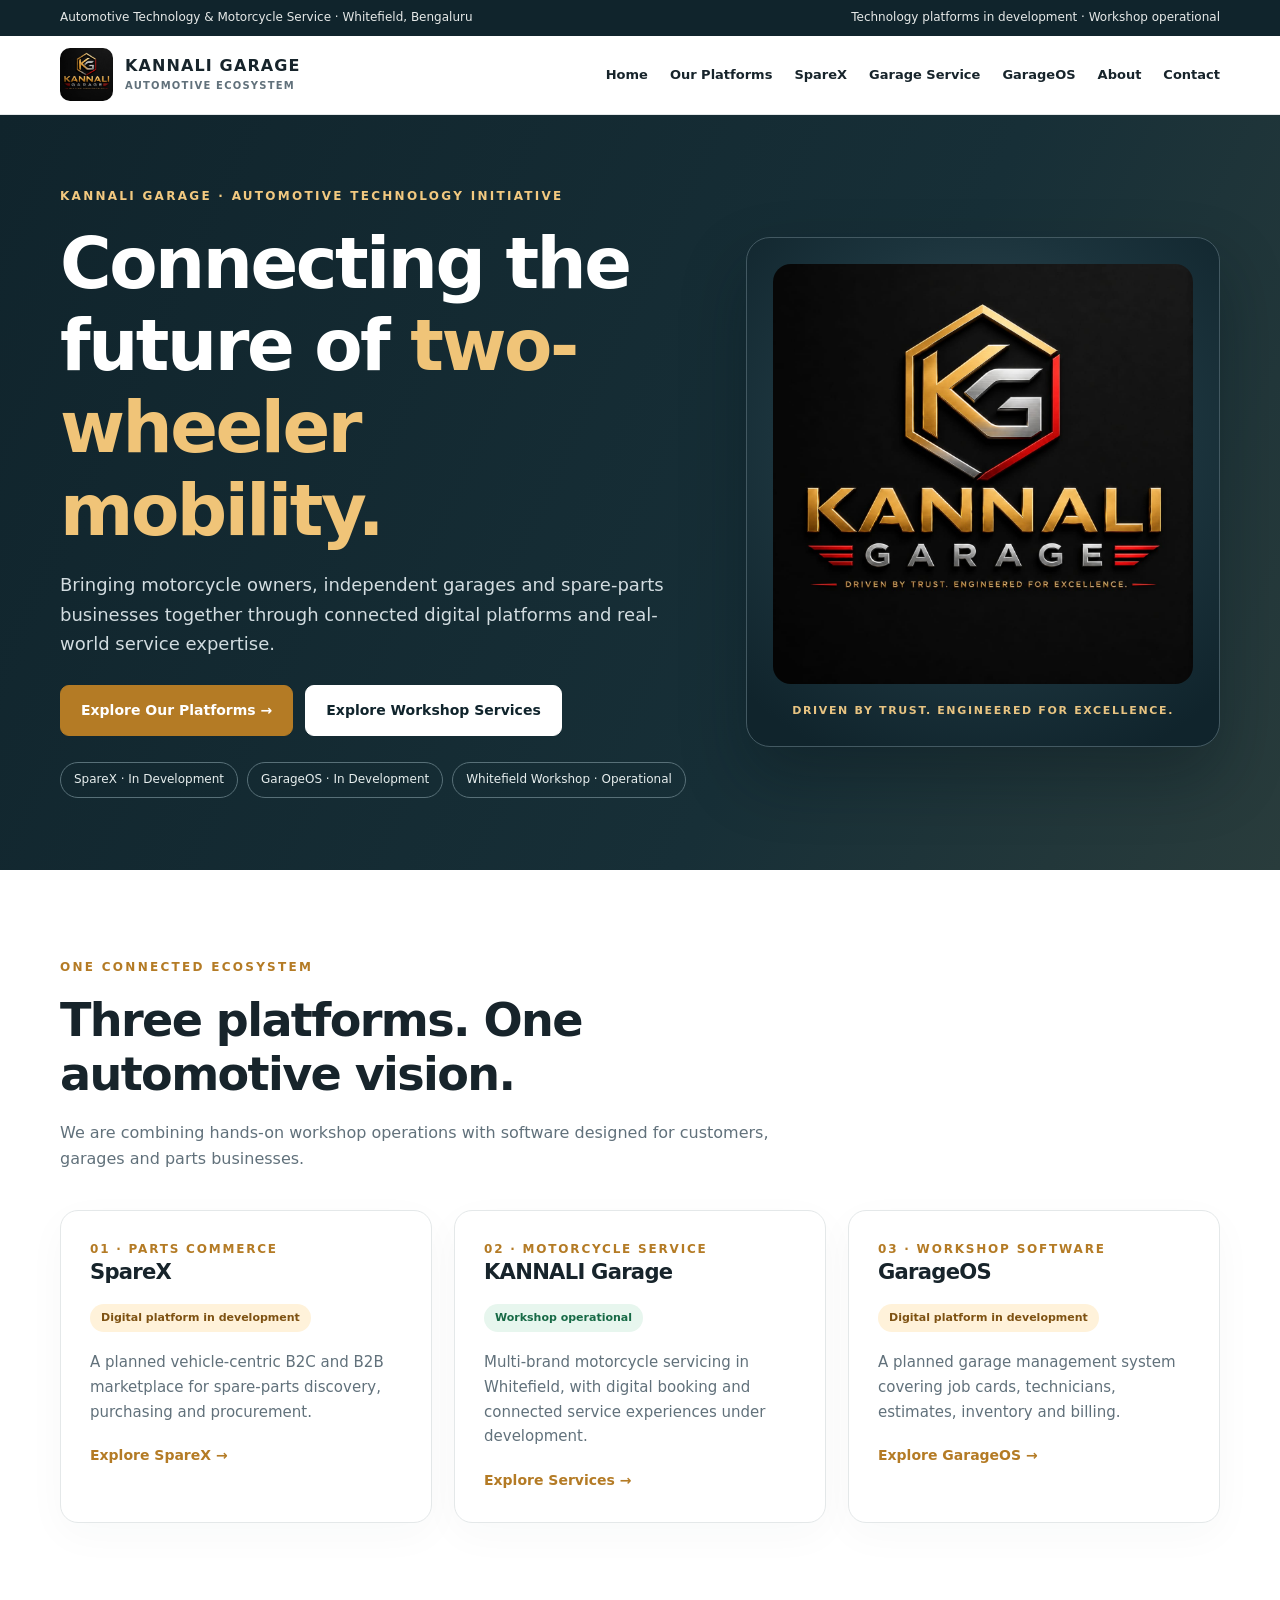
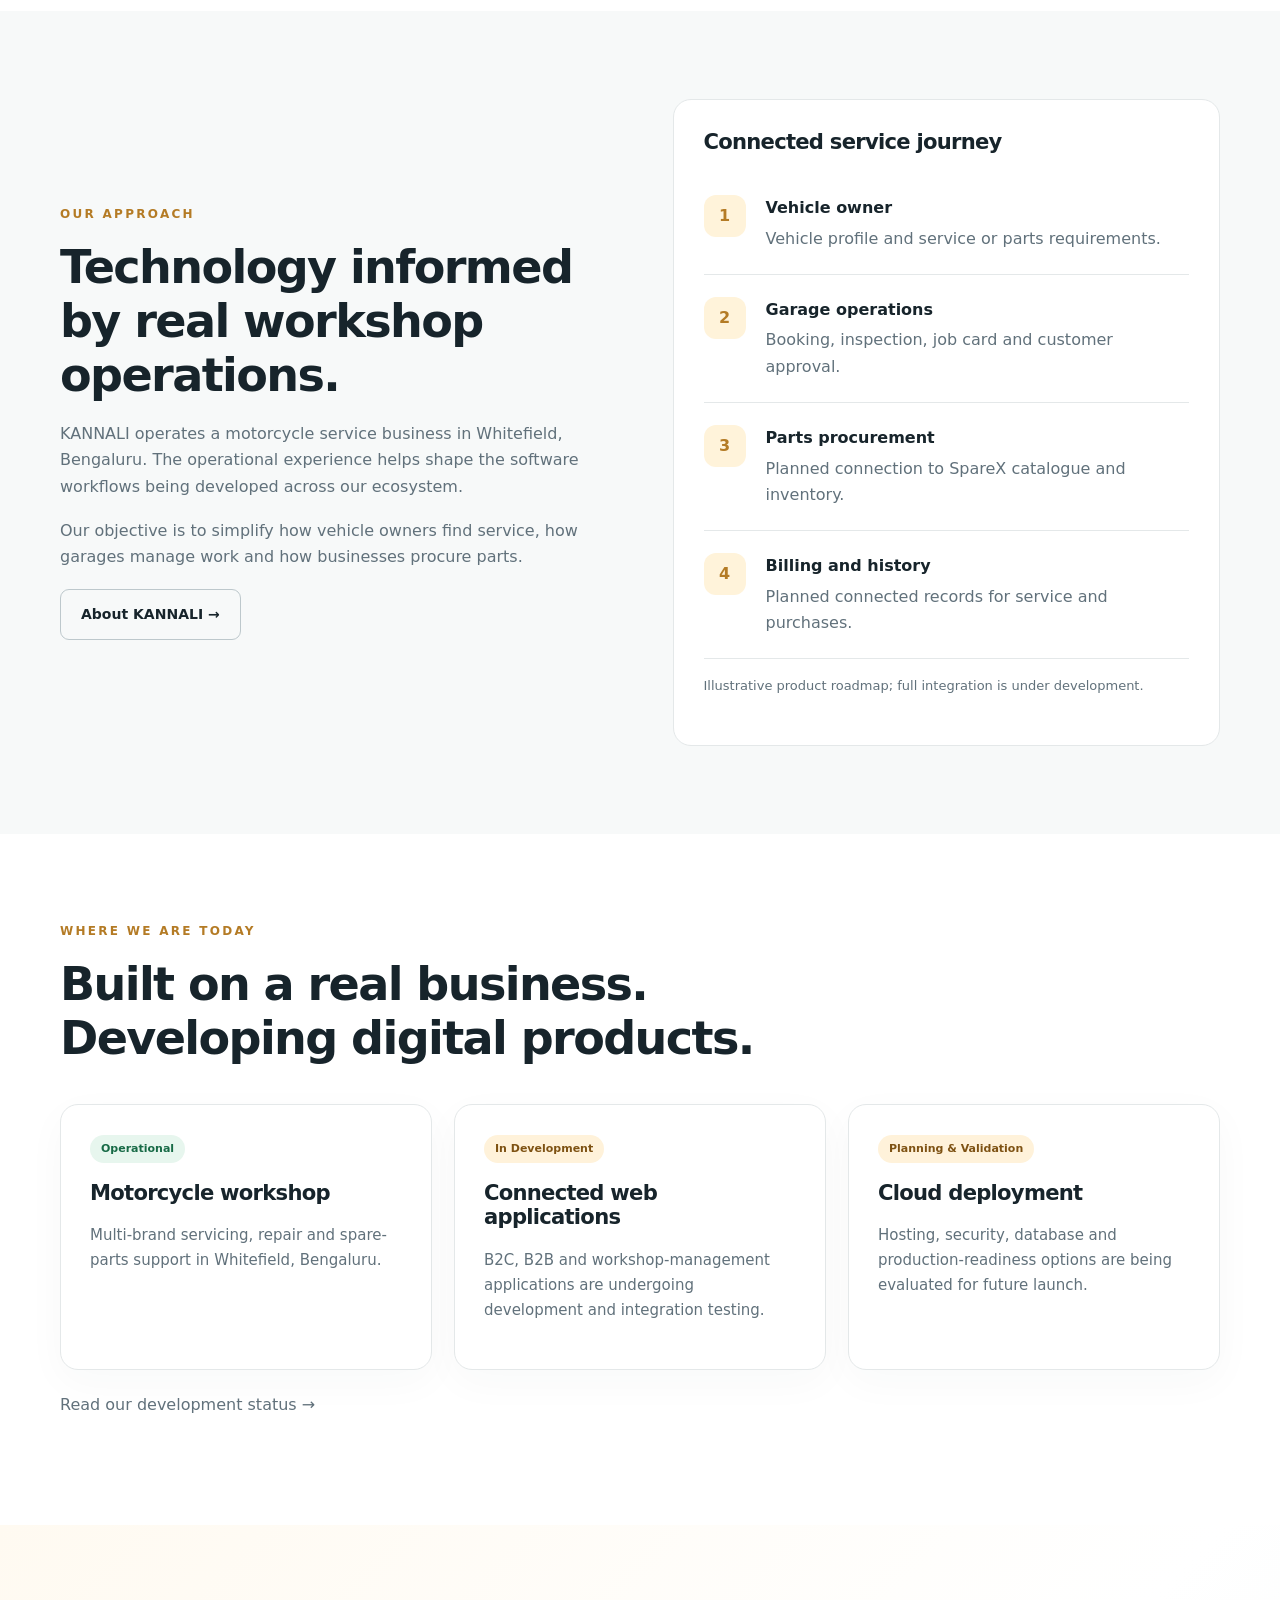
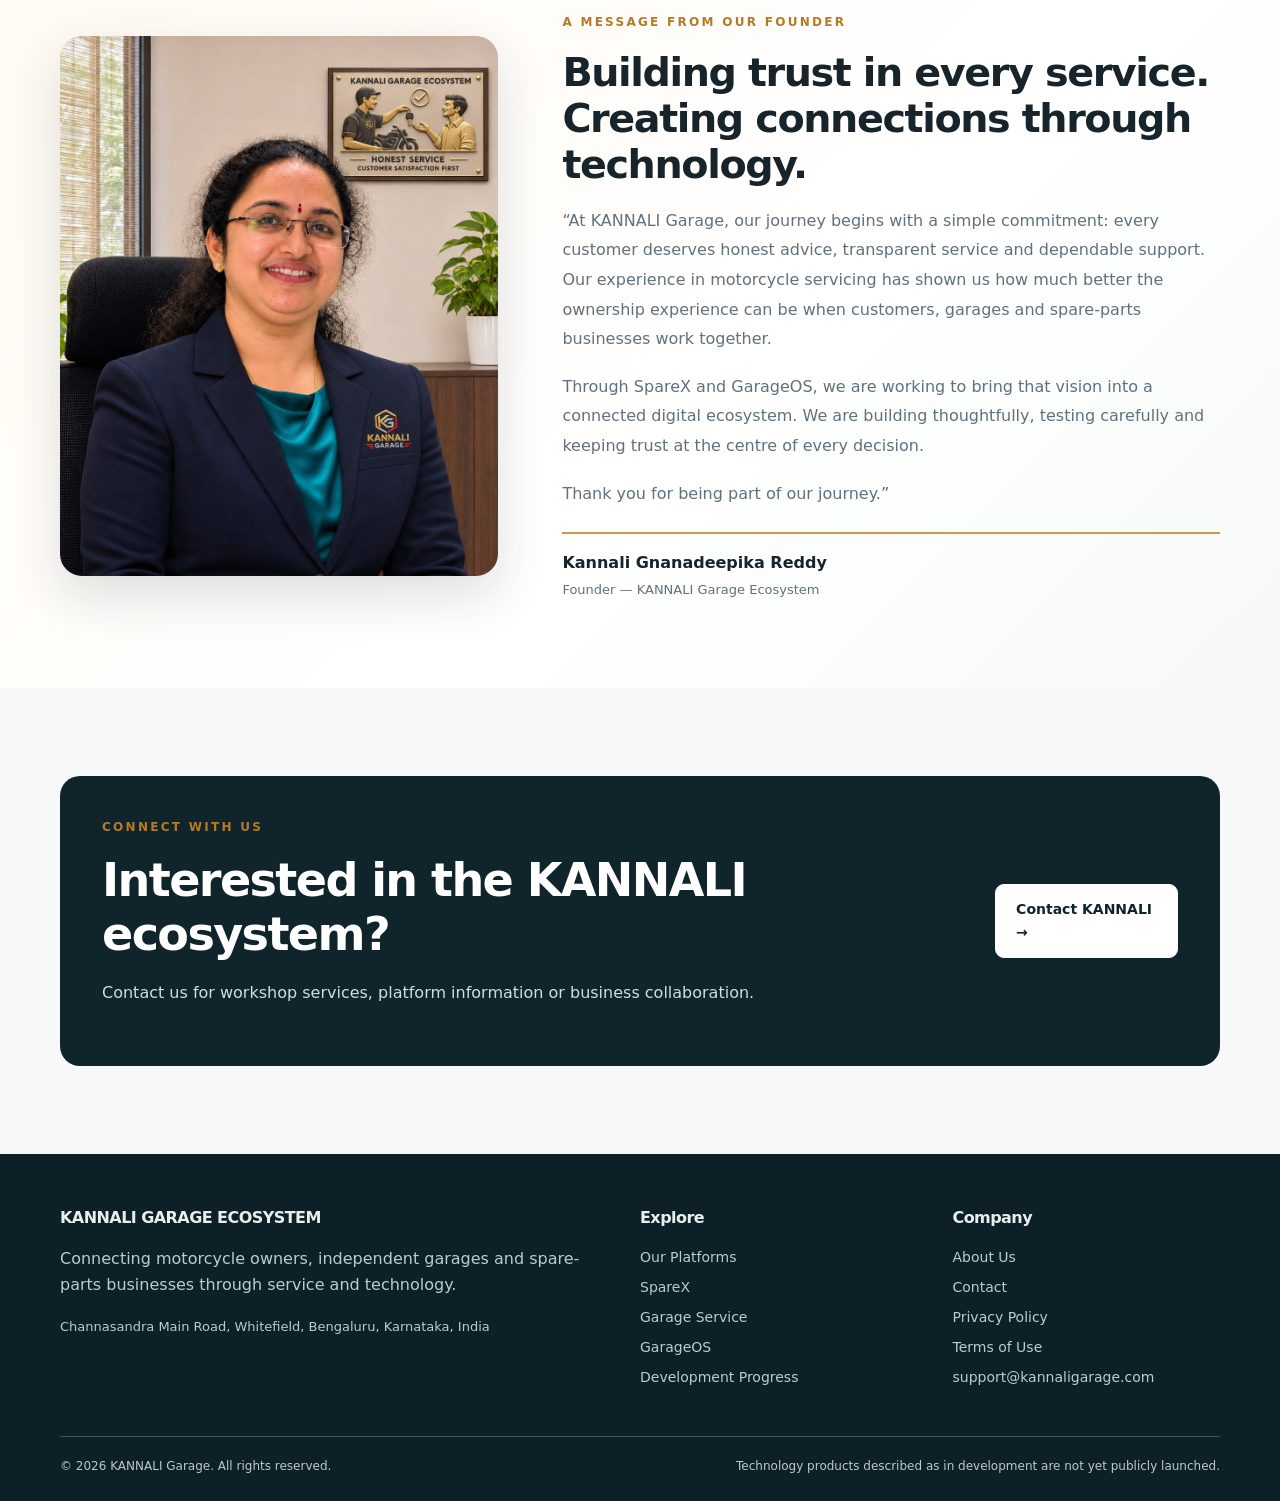
==== commit 6e6c966b: "Add files via upload with: KANNALI Garage V2 - Technology Ecosystem and Founder Message" ====
--- a/index.html
+++ b/index.html
@@ -1,20 +1 @@
-<!doctype html>
-<html lang="en-IN"><head><meta charset="utf-8"><meta name="viewport" content="width=device-width, initial-scale=1"><meta name="theme-color" content="#0B0B0D"><meta name="description" content="Kannali Garage: premium multi-brand motorcycle and scooter servicing, diagnostics, genuine spares and doorstep pickup in Whitefield, Bengaluru. Book via WhatsApp."><meta name="robots" content="index,follow"><link rel="canonical" href="https://kannaligarage.com/"><meta property="og:type" content="website"><meta property="og:title" content="KANNALI GARAGE | Precision Motorcycle Service, Whitefield"><meta property="og:description" content="Driven by trust. Engineered for excellence. Multi-brand two-wheeler service, repairs and diagnostics in Whitefield, Bengaluru."><meta property="og:url" content="https://kannaligarage.com/"><meta property="og:image" content="https://kannaligarage.com/assets/images/logo.png"><link rel="icon" type="image/png" href="assets/images/favicon.png"><link rel="preconnect" href="https://fonts.googleapis.com"><link rel="preconnect" href="https://fonts.gstatic.com" crossorigin><link href="https://fonts.googleapis.com/css2?family=Inter:wght@400;500;600;700&family=Rajdhani:wght@500;600;700&display=swap" rel="stylesheet"><link rel="stylesheet" href="css/style.css"><title>KANNALI GARAGE | Premium Motorcycle Service & Diagnostics in Whitefield</title>
-<script type="application/ld+json">{"@context":"https://schema.org","@type":"MotorcycleRepair","name":"Kannali Garage (Multi-Brand Two-Wheeler Service, Repairs & Diagnostics)","url":"https://kannaligarage.com/","image":"https://kannaligarage.com/assets/images/logo.png","telephone":"+918884843939","email":"support@kannaligarage.com","address":{"@type":"PostalAddress","streetAddress":"Sy No 120/3, Channasandra Main Road, Opp. Sri Laxmi Narasimha Swamy Temple, Kadugodi Post","addressLocality":"Whitefield, Bengaluru","addressRegion":"Karnataka","postalCode":"560067","addressCountry":"IN"},"openingHoursSpecification":[{"@type":"OpeningHoursSpecification","dayOfWeek":["Monday","Tuesday","Wednesday","Thursday","Friday","Saturday","Sunday"],"opens":"09:00","closes":"20:00"}],"areaServed":["Whitefield","Kadugodi","Channasandra","ITPL","Hoodi","Varthur","Immadihalli","Hoskote"]}</script></head>
-<body><a class="skip" href="#main">Skip to content</a><header class="nav"><div class="container nav-inner"><a class="brand" href="#home" aria-label="Kannali Garage home"><img src="assets/images/favicon.png" alt="KG emblem" width="54" height="54"><span><strong>KANNALI</strong><small>GARAGE</small></span></a><button class="menu-toggle" aria-label="Open menu" aria-expanded="false" aria-controls="navlinks">☰</button><nav id="navlinks" aria-label="Main navigation"><a href="#reviews">Reviews</a><a href="#services">Services</a><a href="#advantage">Why Kannali</a><a href="#diagnostics">Diagnostics</a><a href="#gallery">Gallery</a><a href="#location">Location</a></nav><div class="nav-actions"><a class="call" href="tel:+918884843939" aria-label="Call Kannali Garage">☎ <span>Call</span></a><a class="btn btn-red" href="#booking">Book Service ↗</a></div></div></header>
-<main id="main"><section id="home" class="hero"><div class="hero-grain"></div><div class="container hero-layout"><div class="hero-copy reveal"><p class="eyebrow"><span class="line"></span> WHITEFIELD · BENGALURU · EST. ON TRUST</p><h1>PRECISION <em>MOTORCYCLE</em> & SCOOTER ENGINEERING.</h1><p class="lead">Premium multi-brand servicing, advanced diagnostics and genuine spares. Every ride deserves meticulous care.</p><p class="motto">DRIVEN BY TRUST. <span>ENGINEERED FOR EXCELLENCE.</span></p><div class="hero-actions"><a href="#booking" class="btn btn-gold">Book Instant Service <span>↗</span></a><a class="btn btn-outline" target="_blank" rel="noopener" href="https://wa.me/918884843939?text=Hello%20KANNALI%20Garage%2C%20I%20would%20like%20to%20book%20a%20service.">WhatsApp Us Now ↗</a></div><div class="trust"><span>★ 4.9 GOOGLE RATING · 310+ REVIEWS</span><span>CaRPM DIGITAL DIAGNOSTICS</span><span>FREE DOORSTEP PICKUP & DROP*</span><span>GENUINE SPARES</span></div></div><div class="hero-art reveal"><div class="hero-image"><img class="hero-photo" src="assets/images/engine-repair.webp" alt="AI-generated motorcycle repair scene"><img class="hero-logo" src="assets/images/logo.png" alt="Official KANNALI GARAGE metallic logo" fetchpriority="high"><div class="corner corner-a"></div><div class="corner corner-b"></div></div><div class="hero-caption"><span>01 / 04</span> THE STANDARD OF CARE <span>↗</span></div></div></div><a class="scroll-cue" href="#booking">SCROLL TO EXPLORE ↓</a></section>
-<section id="reviews" class="section reviews-section"><div class="container"><div class="section-intro reveal"><p class="eyebrow">01 / RIDER CONFIDENCE</p><h2>REPUTATION <span>THAT RIDES.</span></h2></div><div class="rating-band reveal"><div><strong>4.9<span>★</span></strong><p>GOOGLE RATING · 310+ REVIEWS</p></div><p>We believe good service is measured in lasting rider confidence, transparent communication and attention to detail.</p><a class="btn btn-outline" target="_blank" rel="noopener" href="https://www.google.com/maps/search/?api=1&query=Kannali+Garage+Whitefield+Bengaluru">Read Reviews on Google ↗</a></div><div class="review-values"><article class="value-card reveal"><span>01</span><h3>TRANSPARENT PRICING</h3><p>Estimate approvals before additional work.</p></article><article class="value-card reveal"><span>02</span><h3>GENUINE PARTS</h3><p>Parts selection aligned to the bike and repair.</p></article><article class="value-card reveal"><span>03</span><h3>TIMELY UPDATES</h3><p>Stay informed during your vehicle's service.</p></article><article class="value-card reveal"><span>04</span><h3>POST-SERVICE SUPPORT</h3><p>Contact our team if you notice any concerns.</p></article></div><p class="gallery-disclaimer">These are service commitments, not customer quotations. Live reviews are available through Google Maps.</p></div></section>
-<section id="booking" class="section booking-section"><div class="container"><div class="section-intro reveal"><p class="eyebrow">01 / YOUR NEXT SERVICE</p><h2>BOOK WITH <span>CONFIDENCE.</span></h2><p>Tell us about your ride. We’ll open WhatsApp with your service request ready to send. Final estimates are confirmed after inspection.</p></div><div class="booking-grid"><div class="booking-aside reveal"><div class="aside-number">01<span> / 06</span></div><h3>YOUR RIDE.<br>OUR PRIORITY.</h3><p>No account required. No online payment. Just a direct conversation with our service team.</p><div class="aside-seal">KG <span>PRECISION SERVICE</span></div></div><form id="bookingForm" class="booking-form reveal"><div class="form-grid"><label>Two-wheeler category<select id="category" required><option value="">Select category</option><option>Scooter 100–125cc</option><option>Commuter Bike 100–200cc</option><option>Performance / Cruiser 200–500cc+</option><option>Royal Enfield / Superbike</option></select></label><label>Bike model<input id="model" required maxlength="90" placeholder="e.g. Yamaha MT-15"></label><label>Service type<select id="service" required><option value="">Select service</option><option>Periodic General Service</option><option>Engine & Head Gasket Repair</option><option>Brake & Suspension Overhaul</option><option>CaRPM Digital OBD Diagnostics</option><option>Detailing & Ceramic Wash</option><option>Emergency Breakdown / RSA</option></select></label><label>Preferred date<input id="date" type="date" required></label><label class="wide">Pickup preference<select id="pickup" required><option>Workshop Drop-in</option><option>Request Free Doorstep Pickup (Whitefield / Kadugodi / Channasandra — subject to confirmation)</option></select></label></div><p class="form-note">*Pickup availability and service estimates are confirmed by our team. Your details are sent only when you choose to open WhatsApp.</p><button class="btn btn-gold form-submit" type="submit">Confirm via WhatsApp ↗</button><p id="formStatus" class="form-status" role="status" aria-live="polite"></p></form></div></div></section>
-<section id="services" class="section services-section"><div class="container"><div class="section-intro reveal"><p class="eyebrow">02 / WHAT WE DO</p><h2>ENGINEERED FOR <span>EVERY RIDE.</span></h2><p>From everyday commuters to performance motorcycles, a complete range of workshop services under one roof.</p></div><div class="service-grid">
-<article class="service-card reveal"><div class="service-photo photo-1"><img src="assets/images/engine-repair.webp" alt="AI-generated realistic illustration of engine repair in a motorcycle service workshop" loading="lazy" decoding="async"></div><div class="service-body"><span class="service-index">01 — SERVICE</span><h3>PERIODIC SERVICING</h3><p>Multi-point inspection, synthetic engine oil care, lubrication and precise routine maintenance.</p></div></article>
-<article class="service-card reveal" id="diagnostics"><div class="service-photo photo-2"><img src="assets/images/battery-replacement.webp" alt="AI-generated realistic illustration of battery replacement in a motorcycle service workshop" loading="lazy" decoding="async"></div><div class="service-body"><span class="service-index">02 — TECHNOLOGY</span><h3>CaRPM DIGITAL DIAGNOSTICS</h3><p>Electronic fault assessment, OBD checks and focused troubleshooting for compatible motorcycles.</p></div></article>
-<article class="service-card reveal"><div class="service-photo photo-3"><img src="assets/images/obd-diagnostics.webp" alt="AI-generated realistic illustration of obd diagnostics in a motorcycle service workshop" loading="lazy" decoding="async"></div><div class="service-body"><span class="service-index">03 — ENGINEERING</span><h3>ENGINE & CLUTCH WORK</h3><p>Engine overhaul, fuel injection, head gasket and clutch repairs with careful inspection.</p></div></article>
-<article class="service-card reveal"><div class="service-photo photo-4"><img src="assets/images/tyre-replacement.webp" alt="AI-generated realistic illustration of tyre replacement in a motorcycle service workshop" loading="lazy" decoding="async"></div><div class="service-body"><span class="service-index">04 — COMPONENTS</span><h3>GENUINE SPARES</h3><p>OEM and suitable performance replacement parts with transparent approvals before fitting.</p></div></article>
-<article class="service-card reveal"><div class="service-photo photo-5"><img src="assets/images/foam-washing.webp" alt="AI-generated realistic illustration of foam washing in a motorcycle service workshop" loading="lazy" decoding="async"></div><div class="service-body"><span class="service-index">05 — ASSISTANCE</span><h3>INSURANCE & RESTORATION</h3><p>Accident repair coordination, claim documentation assistance and responsible restoration.</p></div></article>
-<article class="service-card reveal"><div class="service-photo photo-6"><img src="assets/images/customer-care.webp" alt="AI-generated realistic illustration of customer care in a motorcycle service workshop" loading="lazy" decoding="async"></div><div class="service-body"><span class="service-index">06 — FINISHING</span><h3>WASH & DETAILING</h3><p>Foam wash, chain care, protective detailing and finishing that respects every surface.</p></div></article></div></div></section>
-<section id="advantage" class="section advantage-section"><div class="container advantage-layout"><div class="advantage-heading reveal"><p class="eyebrow">03 / THE KANNALI ADVANTAGE</p><h2>TRUST IS<br><span>BUILT IN.</span></h2><p>Clear communication, careful workmanship and customer-first service from arrival to delivery.</p><a class="text-link" href="#booking">EXPERIENCE THE DIFFERENCE ↗</a></div><div class="pillar-grid"><article class="pillar reveal"><span>01</span><h3>DEDICATED SERVICE ADVISORS</h3><p>A single point of contact for service updates, approvals and questions.</p></article><article class="pillar reveal"><span>02</span><h3>TRANSPARENT DIGITAL JOB CARDS</h3><p>Documented observations and estimates before approved work begins.</p></article><article class="pillar reveal"><span>03</span><h3>SAFETY-FIRST INSPECTIONS</h3><p>Structured checks to identify maintenance and roadworthiness concerns.</p></article><article class="pillar reveal"><span>04</span><h3>MULTI-BRAND EXPERTISE</h3><p>Servicing Hero, Honda, TVS, Bajaj, Yamaha, Royal Enfield, KTM, Suzuki and more. EV support subject to model capability.</p></article></div></div></section>
-<section id="gallery" class="section gallery-section"><div class="container"><div class="section-intro reveal"><p class="eyebrow">05 / INSIDE THE WORKSHOP</p><h2>PRECISION IN <span>EVERY DETAIL.</span></h2><p>Explore the disciplines behind a complete two-wheeler service experience.</p></div><div class="gallery-grid"><button class="gallery-tile reveal" data-gallery="0" aria-label="View periodic servicing image"><div class="service-photo photo-1"><img src="assets/images/engine-repair.webp" alt="AI-generated realistic illustration of engine repair in a motorcycle service workshop" loading="lazy" decoding="async"></div><span>ENGINE REPAIR ↗</span></button><button class="gallery-tile reveal" data-gallery="1" aria-label="View diagnostics image"><div class="service-photo photo-2"><img src="assets/images/battery-replacement.webp" alt="AI-generated realistic illustration of battery replacement in a motorcycle service workshop" loading="lazy" decoding="async"></div><span>BATTERY REPLACEMENT ↗</span></button><button class="gallery-tile reveal" data-gallery="2" aria-label="View service advisory image"><div class="service-photo photo-3"><img src="assets/images/obd-diagnostics.webp" alt="AI-generated realistic illustration of obd diagnostics in a motorcycle service workshop" loading="lazy" decoding="async"></div><span>DIGITAL DIAGNOSTICS ↗</span></button><button class="gallery-tile reveal" data-gallery="3" aria-label="View engine work image"><div class="service-photo photo-4"><img src="assets/images/tyre-replacement.webp" alt="AI-generated realistic illustration of tyre replacement in a motorcycle service workshop" loading="lazy" decoding="async"></div><span>TYRE REPLACEMENT ↗</span></button><button class="gallery-tile reveal" data-gallery="4" aria-label="View spare parts image"><div class="service-photo photo-5"><img src="assets/images/foam-washing.webp" alt="AI-generated realistic illustration of foam washing in a motorcycle service workshop" loading="lazy" decoding="async"></div><span>FOAM WASH ↗</span></button><button class="gallery-tile reveal" data-gallery="5" aria-label="View customer care image"><div class="service-photo photo-6"><img src="assets/images/customer-care.webp" alt="AI-generated realistic illustration of customer care in a motorcycle service workshop" loading="lazy" decoding="async"></div><span>CUSTOMER RELATIONSHIP ↗</span></button></div><p class="gallery-disclaimer">Images are AI-generated realistic illustrations for presentation purposes, not photographs of the actual KANNALI Garage facility or staff.</p></div></section>
-
-<section class="section ecosystem-section"><div class="container ecosystem-layout"><div class="reveal"><p class="eyebrow">06 / THE ROAD AHEAD</p><h2>MORE THAN <span>A WORKSHOP.</span></h2><p>We’re building a connected automotive experience that brings together service, spare parts and smarter garage operations.</p></div><div class="ecosystem-cards"><article class="ecosystem-card reveal"><span>IN DEVELOPMENT</span><h3>SPARE<span>X</span></h3><p>Intelligent automotive parts platform for retail customers and business buyers.</p></article><article class="ecosystem-card reveal"><span>IN DEVELOPMENT</span><h3>GARAGE<span>OS</span></h3><p>Digital workflows for service jobs, workshop operations and customer updates.</p></article></div></div></section>
-<section id="location" class="section location-section"><div class="container"><div class="section-intro reveal"><p class="eyebrow">07 / FIND US</p><h2>YOUR NEXT STOP: <span>KANNALI.</span></h2></div><div class="location-grid"><div class="contact-panel reveal"><h3>KANNALI GARAGE</h3><p>Multi-Brand Two-Wheeler Service, Repairs & Diagnostics</p><div class="contact-block"><span>VISIT OUR WORKSHOP</span><address>Sy No 120/3, Channasandra Main Road,<br>Opp. Sri Laxmi Narasimha Swamy Temple,<br>Kadugodi Post, Whitefield,<br>Bengaluru, Karnataka – 560067</address></div><div class="contact-block"><span>CALL OUR TEAM</span><a href="tel:+918884843939">+91 88848 43939</a><a href="tel:+919604607155">+91 96046 07155</a></div><div class="contact-block"><span>OPEN EVERY DAY</span><p>Monday – Sunday · 09:00 AM – 08:00 PM</p></div><div class="contact-block"><span>EMAIL</span><a href="mailto:support@kannaligarage.com">support@kannaligarage.com</a></div><a class="btn btn-gold" target="_blank" rel="noopener" href="https://www.google.com/maps/dir/?api=1&destination=Kannali+Garage+Channasandra+Main+Road+Whitefield+Bengaluru+560067">Get Directions ↗</a></div><div class="map-wrap reveal"><iframe title="Map to Kannali Garage, Channasandra Main Road, Whitefield" src="https://www.google.com/maps?q=Kannali%20Garage%20Channasandra%20Main%20Road%20Whitefield%20Bengaluru%20560067&output=embed" loading="lazy" referrerpolicy="no-referrer-when-downgrade" allowfullscreen></iframe></div></div></div></section></main>
-<footer class="footer"><div class="container footer-main"><div><img src="assets/images/logo.png" alt="Kannali Garage official logo" loading="lazy"><p>DRIVEN BY TRUST.<br>ENGINEERED FOR EXCELLENCE.</p></div><div><h3>EXPLORE</h3><a href="#services">Services</a><a href="#advantage">Why Kannali</a><a href="#booking">Book Service</a><a href="#location">Visit Us</a></div><div><h3>CONTACT</h3><a href="tel:+918884843939">+91 88848 43939</a><a href="mailto:support@kannaligarage.com">support@kannaligarage.com</a><p>Whitefield · Bengaluru · India</p></div></div><div class="container footer-bottom"><span>© <span id="year"></span> KANNALI Automotive. All rights reserved.</span><span>BUILT FOR THE ROAD AHEAD.</span></div></footer><a class="whatsapp-float" href="https://wa.me/918884843939?text=Hello%20KANNALI%20Garage%2C%20I%20need%20assistance." target="_blank" rel="noopener" aria-label="Chat with Kannali Garage on WhatsApp">✆ <span>CHAT WITH US</span></a><dialog id="galleryDialog" aria-label="Gallery image preview"><button class="dialog-close" aria-label="Close preview">✕</button><div class="dialog-visual"></div><p id="dialogCaption"></p></dialog><script src="js/script.js" defer></script></body></html>
+<!doctype html><html lang="en"><head><meta charset="utf-8"><meta name="viewport" content="width=device-width,initial-scale=1"><title>KANNALI Garage | Automotive Technology, SpareX & GarageOS</title><meta name="description" content="KANNALI Garage is building an automotive technology ecosystem connecting motorcycle owners, service garages and spare-parts businesses. Operational workshop in Whitefield, Bengaluru."><link rel="canonical" href="https://www.kannaligarage.com/"><meta property="og:title" content="KANNALI Garage Automotive Ecosystem"><meta property="og:description" content="Motorcycle service, SpareX parts commerce and GarageOS workshop software."><meta property="og:image" content="https://www.kannaligarage.com/assets/kannali-logo.jpg"><link rel="icon" href="assets/favicon.svg" type="image/svg+xml"><link rel="stylesheet" href="style.css"><script defer src="app.js"></script><script type="application/ld+json">{"@context":"https://schema.org","@type":"Organization","name":"KANNALI Garage","url":"https://www.kannaligarage.com/","logo":"https://www.kannaligarage.com/assets/kannali-logo.jpg","description":"Automotive service business developing integrated two-wheeler technology platforms.","address":{"@type":"PostalAddress","streetAddress":"Channasandra Main Road","addressLocality":"Whitefield, Bengaluru","addressRegion":"Karnataka","addressCountry":"IN"},"telephone":"+918884843939"}</script></head><body><div id="site-header"></div><main><section class="hero"><div class="container"><div><div class="eyebrow">KANNALI Garage · Automotive Technology Initiative</div><h1>Connecting the future of <em>two-wheeler mobility.</em></h1><p>Bringing motorcycle owners, independent garages and spare-parts businesses together through connected digital platforms and real-world service expertise.</p><div class="hero-actions"><a class="btn" href="platforms.html">Explore Our Platforms →</a><a class="btn light" href="garage.html">Explore Workshop Services</a></div><div class="pills"><span class="pill">SpareX · In Development</span><span class="pill">GarageOS · In Development</span><span class="pill">Whitefield Workshop · Operational</span></div></div><div class="hero-visual"><img src="assets/kannali-logo.jpg" alt="Official KANNALI Garage KG logo"><div class="label">Driven by trust. Engineered for excellence.</div></div></div></section><section class="section"><div class="container"><div class="section-head"><div class="eyebrow">One Connected Ecosystem</div><h2>Three platforms. One automotive vision.</h2><p>We are combining hands-on workshop operations with software designed for customers, garages and parts businesses.</p></div><div class="grid"><article class="card"><div class="num">01 · PARTS COMMERCE</div><h3>SpareX</h3><span class="status">Digital platform in development</span><p>A planned vehicle-centric B2C and B2B marketplace for spare-parts discovery, purchasing and procurement.</p><a class="link" href="sparex.html">Explore SpareX →</a></article><article class="card"><div class="num">02 · MOTORCYCLE SERVICE</div><h3>KANNALI Garage</h3><span class="status live">Workshop operational</span><p>Multi-brand motorcycle servicing in Whitefield, with digital booking and connected service experiences under development.</p><a class="link" href="garage.html">Explore Services →</a></article><article class="card"><div class="num">03 · WORKSHOP SOFTWARE</div><h3>GarageOS</h3><span class="status">Digital platform in development</span><p>A planned garage management system covering job cards, technicians, estimates, inventory and billing.</p><a class="link" href="garageos.html">Explore GarageOS →</a></article></div></div></section><section class="section alt"><div class="container split"><div><div class="eyebrow">Our Approach</div><h2>Technology informed by real workshop operations.</h2><p>KANNALI operates a motorcycle service business in Whitefield, Bengaluru. The operational experience helps shape the software workflows being developed across our ecosystem.</p><p>Our objective is to simplify how vehicle owners find service, how garages manage work and how businesses procure parts.</p><a class="btn outline" href="about.html">About KANNALI →</a></div><div class="panel"><h3>Connected service journey</h3><div class="step"><strong>1</strong><div><b>Vehicle owner</b><p>Vehicle profile and service or parts requirements.</p></div></div><div class="step"><strong>2</strong><div><b>Garage operations</b><p>Booking, inspection, job card and customer approval.</p></div></div><div class="step"><strong>3</strong><div><b>Parts procurement</b><p>Planned connection to SpareX catalogue and inventory.</p></div></div><div class="step"><strong>4</strong><div><b>Billing and history</b><p>Planned connected records for service and purchases.</p></div></div><p class="small" style="margin-top:16px">Illustrative product roadmap; full integration is under development.</p></div></div></section><section class="section"><div class="container"><div class="section-head"><div class="eyebrow">Where We Are Today</div><h2>Built on a real business. Developing digital products.</h2></div><div class="grid"><div class="card"><span class="status live">Operational</span><h3>Motorcycle workshop</h3><p>Multi-brand servicing, repair and spare-parts support in Whitefield, Bengaluru.</p></div><div class="card"><span class="status">In Development</span><h3>Connected web applications</h3><p>B2C, B2B and workshop-management applications are undergoing development and integration testing.</p></div><div class="card"><span class="status">Planning & Validation</span><h3>Cloud deployment</h3><p>Hosting, security, database and production-readiness options are being evaluated for future launch.</p></div></div><p style="margin-top:22px"><a class="link" href="development.html">Read our development status →</a></p></div></section><section class="section ceo-section" aria-labelledby="ceo-title"><div class="container ceo-layout"><div class="ceo-photo"><img src="assets/ceo-portrait.jpg" alt="KANNALI Garage leadership portrait" loading="lazy"></div><div class="ceo-content"><div class="eyebrow">A Message from Our Founder</div><h2 id="ceo-title">Building trust in every service. Creating connections through technology.</h2><p class="ceo-quote">“At KANNALI Garage, our journey begins with a simple commitment: every customer deserves honest advice, transparent service and dependable support. Our experience in motorcycle servicing has shown us how much better the ownership experience can be when customers, garages and spare-parts businesses work together.</p><p class="ceo-quote">Through SpareX and GarageOS, we are working to bring that vision into a connected digital ecosystem. We are building thoughtfully, testing carefully and keeping trust at the centre of every decision.</p><p class="ceo-quote">Thank you for being part of our journey.”</p><div class="ceo-signature"><strong>Kannali Gnanadeepika Reddy</strong><span>Founder — KANNALI Garage Ecosystem</span></div></div></div></section><section class="section alt"><div class="container"><div class="callout"><div><div class="eyebrow">Connect With Us</div><h2>Interested in the KANNALI ecosystem?</h2><p>Contact us for workshop services, platform information or business collaboration.</p></div><a class="btn light" href="contact.html">Contact KANNALI →</a></div></div></section></main><div id="site-footer"></div></body></html>
--- a/style.css
+++ b/style.css
@@ -0,0 +1,13 @@
+:root{--ink:#17242b;--muted:#61717b;--gold:#b47b25;--gold-light:#fff3da;--red:#ba3433;--line:#e4e8e9;--bg:#f7f9f9;--white:#fff;--dark:#10242c}*{box-sizing:border-box}html{scroll-behavior:smooth}body{margin:0;font:16px/1.65 system-ui,-apple-system,Segoe UI,Arial,sans-serif;color:var(--ink);background:#fff}a{color:inherit;text-decoration:none}img{max-width:100%;display:block}button{font:inherit}h1,h2,h3{line-height:1.17;letter-spacing:-.035em;margin:0 0 18px}h1{font-size:clamp(2.4rem,5.5vw,5.1rem)}h2{font-size:clamp(2rem,3.6vw,3.2rem)}h3{font-size:1.32rem}p{margin:0 0 18px;color:var(--muted)}.container{width:min(1160px,calc(100% - 40px));margin:auto}.topline{background:var(--dark);color:#e6e9e8;font-size:12px;padding:8px 0}.topline .container{display:flex;justify-content:space-between;gap:10px;flex-wrap:wrap}.header{background:#fff;position:sticky;top:0;z-index:50;border-bottom:1px solid var(--line)}.nav{display:flex;align-items:center;justify-content:space-between;gap:18px;min-height:78px}.brand{display:flex;align-items:center;gap:12px;font-weight:900;letter-spacing:.07em;line-height:1.1}.brand img{width:53px;height:53px;object-fit:cover;border-radius:10px}.brand small{font-size:10px;color:var(--muted);letter-spacing:.12em;font-weight:700}.links{display:flex;align-items:center;gap:22px;font-size:13px;font-weight:700}.links a:hover,.footer a:hover{color:var(--gold)}.nav-toggle{display:none;border:1px solid var(--line);background:#fff;padding:9px 13px;border-radius:9px}.btn{display:inline-flex;align-items:center;justify-content:center;gap:8px;border-radius:9px;padding:13px 20px;background:var(--gold);color:#fff;font-size:14px;font-weight:800;border:1px solid var(--gold);transition:transform .2s,background .2s}.btn:hover{transform:translateY(-2px);background:#94621d}.btn.outline{background:transparent;color:var(--ink);border-color:#bdc8cc}.btn.outline:hover{background:#f5f7f7}.btn.light{background:#fff;color:var(--dark);border-color:#fff}.eyebrow{text-transform:uppercase;letter-spacing:.19em;font-weight:800;font-size:12px;color:var(--gold);margin:0 0 16px}.hero{background:linear-gradient(115deg,#10242c 0%,#172f37 63%,#293c3c 100%);color:#fff;overflow:hidden}.hero .container{display:grid;grid-template-columns:1.15fr .85fr;align-items:center;gap:45px;min-height:600px;padding-top:72px;padding-bottom:72px}.hero h1{color:#fff}.hero h1 em{color:#f0c478;font-style:normal}.hero p{color:#d2dce0;font-size:18px;max-width:650px}.hero .eyebrow{color:#f2c980}.hero-actions{display:flex;gap:12px;flex-wrap:wrap;margin-top:26px}.hero-visual{background:radial-gradient(circle at 50% 40%,#38515b 0%,#1b333c 55%,#10242c 90%);border:1px solid #435962;border-radius:24px;padding:26px;box-shadow:0 30px 65px #06121855}.hero-visual img{border-radius:18px;width:100%;aspect-ratio:1;object-fit:cover}.hero-visual .label{font-size:11px;letter-spacing:.15em;text-transform:uppercase;color:#e8c482;text-align:center;margin-top:18px;font-weight:800}.pills{display:flex;gap:9px;flex-wrap:wrap;margin-top:26px}.pill{border:1px solid #587078;color:#e7eeee;border-radius:50px;padding:7px 13px;font-size:12px}.section{padding:88px 0}.section.alt{background:var(--bg)}.section-head{max-width:760px;margin-bottom:38px}.grid{display:grid;grid-template-columns:repeat(3,1fr);gap:22px}.grid.two{grid-template-columns:repeat(2,1fr)}.card{border:1px solid var(--line);background:#fff;border-radius:18px;padding:29px;box-shadow:0 12px 40px #1b303908}.card .num{font-size:12px;font-weight:900;color:var(--gold);letter-spacing:.15em}.card p{font-size:15px}.card .link{font-weight:800;font-size:14px;color:var(--gold)}.status{display:inline-block;background:#fff2da;color:#7e5213;padding:5px 11px;border-radius:30px;font-size:11px;font-weight:800;margin-bottom:18px}.status.live{background:#e7f6ee;color:#176a46}.split{display:grid;grid-template-columns:1fr 1fr;gap:65px;align-items:center}.panel{background:#fff;border:1px solid var(--line);border-radius:18px;padding:30px}.list{padding-left:20px;color:var(--muted)}.list li{margin:9px 0}.step{display:flex;gap:20px;align-items:flex-start;border-bottom:1px solid var(--line);padding:22px 0}.step strong{background:var(--gold-light);color:var(--gold);width:42px;height:42px;flex-shrink:0;border-radius:12px;display:grid;place-items:center}.step p{margin:4px 0 0}.callout{background:var(--dark);border-radius:20px;color:#fff;padding:42px;display:flex;justify-content:space-between;align-items:center;gap:20px}.callout p{color:#d0dce0}.page-hero{background:#f4f7f6;border-bottom:1px solid var(--line);padding:80px 0 65px}.page-hero h1{font-size:clamp(2.4rem,4.5vw,4.2rem);max-width:920px}.page-hero p{max-width:820px;font-size:18px}.facts{display:grid;grid-template-columns:repeat(3,1fr);gap:16px}.fact{padding:20px;background:var(--bg);border-radius:12px}.fact strong{display:block}.small{font-size:13px}.footer{background:#0e2027;color:#e8eeee;padding:55px 0 24px}.footer p,.footer a{color:#bbcbcf}.footer-grid{display:grid;grid-template-columns:2fr 1fr 1fr;gap:45px}.footer h3{font-size:16px}.footer a{display:block;margin:7px 0;font-size:14px}.footer-bottom{border-top:1px solid #3d5259;margin-top:40px;padding-top:20px;font-size:12px;color:#bdc8cd;display:flex;justify-content:space-between;gap:16px;flex-wrap:wrap}.contact-links a{display:inline-block;margin:6px 12px 6px 0;color:var(--gold);font-weight:700}.note{border-left:3px solid var(--gold);padding:15px 18px;background:#fff8e9;border-radius:0 8px 8px 0;color:#725422}.form-field{display:flex;flex-direction:column;gap:6px;margin:12px 0}.form-field input,.form-field textarea{padding:12px;border:1px solid #ccd5d8;border-radius:8px;font:inherit;width:100%}.form-field textarea{min-height:120px}.legal h2{font-size:24px;margin-top:30px}.legal p,.legal li{color:#5c6b75}.legal ul{padding-left:23px}@media(max-width:900px){.hero .container,.split{grid-template-columns:1fr}.hero-visual{max-width:440px}.links{gap:12px;font-size:12px}.grid{grid-template-columns:1fr 1fr}.footer-grid{grid-template-columns:1fr 1fr}.footer-grid>div:first-child{grid-column:1/-1}}@media(max-width:700px){.nav{min-height:68px}.nav-toggle{display:block}.links{display:none;position:absolute;left:0;right:0;top:68px;background:white;flex-direction:column;align-items:stretch;padding:20px;box-shadow:0 18px 28px #12212c1a}.links.open{display:flex}.links a{padding:7px}.hero .container{padding-top:50px;padding-bottom:50px;gap:20px;min-height:auto}.section{padding:58px 0}.grid,.grid.two,.facts,.footer-grid{grid-template-columns:1fr}.footer-grid>div:first-child{grid-column:auto}.callout{display:block;padding:28px}.card{padding:23px}.topline .container{justify-content:center;text-align:center}.page-hero{padding:58px 0 48px}}@media(prefers-reduced-motion:reduce){html{scroll-behavior:auto}.btn{transition:none}}
+
+/* CEO message */
+.ceo-section{background:linear-gradient(135deg,#fffaf1 0%,#fff 60%,#f6f8f8 100%)}
+.ceo-layout{display:grid;grid-template-columns:minmax(250px,.8fr) minmax(0,1.2fr);gap:64px;align-items:center}
+.ceo-photo{border-radius:22px;overflow:hidden;box-shadow:0 20px 50px #14232b24;background:#eee}
+.ceo-photo img{width:100%;height:auto;max-height:540px;object-fit:cover;object-position:center 25%}
+.ceo-content h2{font-size:clamp(1.9rem,3.1vw,3rem)}
+.ceo-quote{font-size:16px;line-height:1.85}
+.ceo-signature{margin-top:24px;padding-top:16px;border-top:2px solid #c89a49;display:flex;flex-direction:column;gap:2px}
+.ceo-signature strong{font-size:16px}.ceo-signature span{font-size:13px;color:var(--muted)}
+.ceo-note{margin-top:16px;font-style:italic}
+@media(max-width:900px){.ceo-layout{grid-template-columns:1fr;gap:28px}.ceo-photo{max-width:460px}.ceo-photo img{max-height:480px}}
